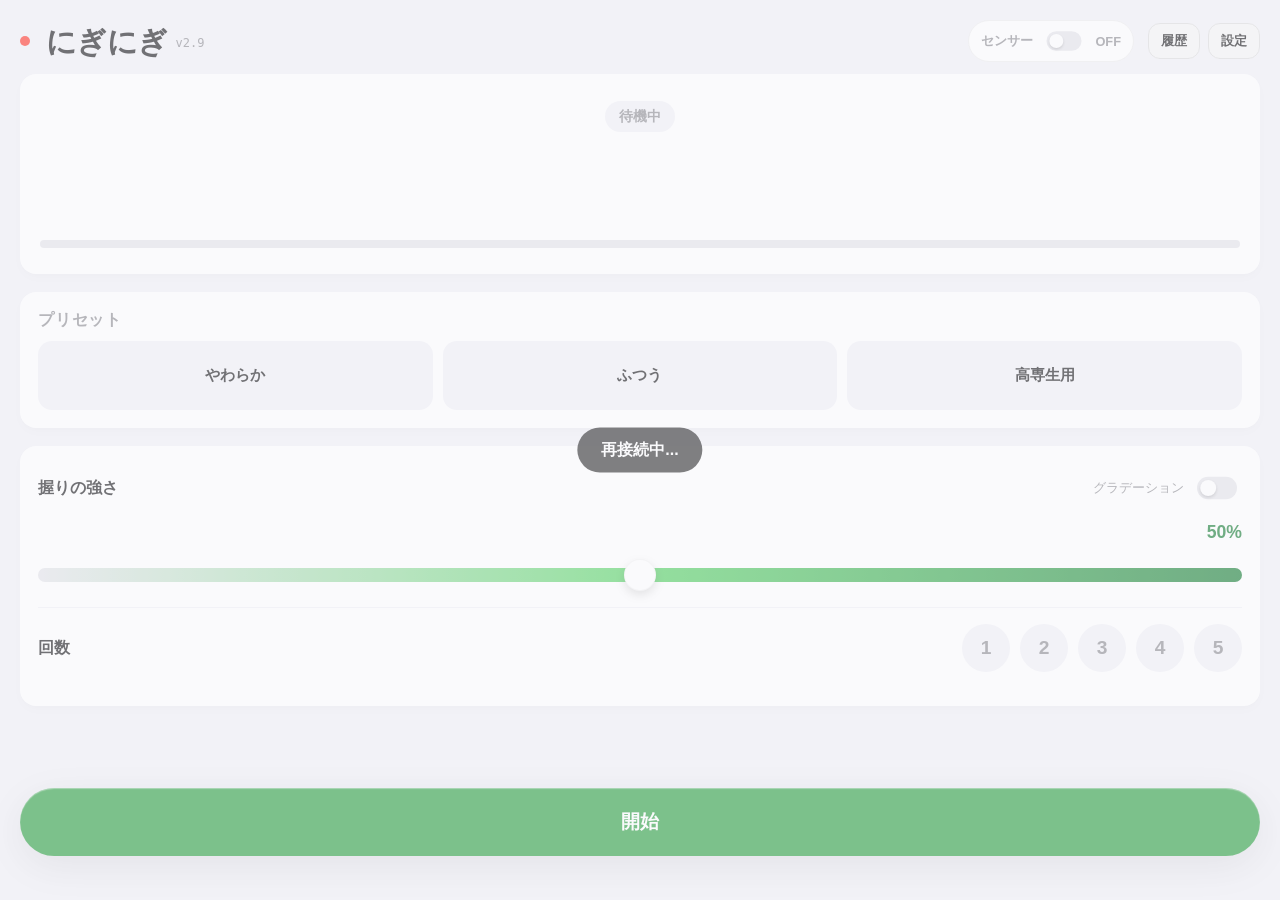
==== data/index.html @ 4aabc296 "\feat: refactor communication to WebSocket (bidirectional JSON, real-time status updates)\" ====
<!DOCTYPE html>
<html lang="ja">

<head>
  <meta charset="UTF-8">
  <meta name="viewport" content="width=device-width, initial-scale=1.0, user-scalable=no, viewport-fit=cover">
  <title>Onigiri Journal</title>
  <title>Onigiri Journal</title>

  <style>
    :root {
      --bg: #f2f2f7;
      --card-bg: #ffffff;
      --text-main: #1c1c1e;
      --text-sub: #8e8e93;
      --accent-purple: #1a7f37;
      --accent-blue: #2ea043;
      --danger: #ff3b30;
      --yt-red: #ff0000;
      --success: #2ea043;

      --shadow: 0 4px 12px rgba(0, 0, 0, 0.03);
      --radius: 16px;
    }

    * {
      -webkit-tap-highlight-color: transparent;
      user-select: none;
      -webkit-touch-callout: none;
      box-sizing: border-box;
    }

    body {
      background: var(--bg);
      color: var(--text-main);
      font-family: sans-serif;
      margin: 0;
      padding: 0;
      min-height: 100vh;
      width: 100%;
      /* 100vw causes horizontal scroll with scrollbar */
      overflow-y: scroll;
      /* Force scrollbar */
    }

    /* Connection Lost State */
    body.offline {
      opacity: 0.6;
      pointer-events: none;
    }

    body.offline::after {
      content: "再接続中...";
      position: fixed;
      top: 50%;
      left: 50%;
      transform: translate(-50%, -50%);
      background: rgba(0, 0, 0, 0.8);
      color: white;
      padding: 12px 24px;
      border-radius: 30px;
      font-weight: bold;
      pointer-events: none;
      z-index: 2000;
    }

    /* Header */
    .header {
      margin-bottom: 12px;
      padding-top: 0;
      display: flex;
      align-items: center;
      /* 縦位置揃え */
      gap: 10px;
      flex-wrap: wrap;
    }

    .header h1 {
      font-size: clamp(1.5rem, 5vw, 1.9rem);
      /* Responsive Font Size */
      font-weight: 800;
      margin: 0;
      letter-spacing: -0.02em;
    }

    .header-actions {
      display: flex;
      gap: 8px;
    }

    .btn-icon {
      background: none;
      border: none;
      padding: 8px;
      color: var(--text-main);
      cursor: pointer;
      border-radius: 50%;
      display: flex;
      align-items: center;
      justify-content: center;
    }

    .btn-icon:active {
      background: rgba(0, 0, 0, 0.05);
    }

    /* Status Dot */
    .conn-dot {
      width: 10px;
      height: 10px;
      background: var(--success);
      border-radius: 50%;
      margin-right: 8px;
      transition: background 0.3s;
    }

    .offline .conn-dot {
      background: var(--danger);
    }

    /* Main View Container */
    #view-main,
    #view-settings,
    #view-history {
      display: flex;
      flex-direction: column;
      min-height: 100vh;
      width: 100%;
      /* Ensure it fits in body */
      padding-top: max(20px, env(safe-area-inset-top));
      padding-bottom: max(20px, env(safe-area-inset-bottom));
      padding-left: max(20px, env(safe-area-inset-left));
      padding-right: max(20px, env(safe-area-inset-right));
      box-sizing: border-box;
    }

    /* Cards */
    .card {
      background: var(--card-bg);
      border-radius: var(--radius);
      padding: clamp(12px, 2vh, 20px);
      margin-bottom: 2vh;
      box-shadow: var(--shadow);
      box-shadow: var(--shadow);
      overflow: hidden;
      flex-shrink: 0;
      /* Prevent shrinking */
    }

    /* Monitor Card */
    .card-monitor {
      display: flex;
      flex-direction: column;
      justify-content: center;
      /* 垂直方向の中央揃えを追加 */
      align-items: center;
      /* 水平方向の中央揃えを追加 */
      min-height: 200px;
      /* 必要なら最低限の高さを指定 */
      position: relative;
      padding: 20px 0;
      /* 上下均等なパディングにする */
    }

    .monitor-row {
      display: flex;
      flex-direction: column;
      align-items: center;
      justify-content: center;
      gap: 4px;
      margin-bottom: 8px;
      /* Reduced gap/margin */
    }

    .status-badge {
      background: #f2f2f7;
      color: var(--text-sub);
      padding: 6px 14px;
      border-radius: 24px;
      font-size: 0.9rem;
      font-weight: 700;
      transition: 0.3s;
    }

    .running .status-badge {
      background: #fee2e2;
      color: var(--yt-red);
    }

    /* Time Display */
    .time-big {
      font-size: clamp(3.75rem, 19.5vw, 6.0rem);
      /* 1.5x larger */
      font-weight: 800;
      font-variant-numeric: tabular-nums;
      letter-spacing: -2px;
      line-height: 1;
      opacity: 0;
      transition: opacity 0.3s;
    }

    body.ready .time-big {
      opacity: 1;
    }

    /* Progress Bar */
    .yt-progress-container {
      width: calc(100% - 40px);
      /* Add margins */
      margin: 0 auto;
      /* Center alignment */
      height: 8px;
      background: #e5e5ea;
      position: relative;
      border-radius: 4px;
      overflow: hidden;
      /* opacity: 0; removed for always visible */
    }

    /* .running .yt-progress-container { opacity: 1; } removed */

    .yt-progress-fill {
      position: absolute;
      left: 0;
      top: 0;
      height: 100%;
      background: var(--yt-red);
      border-radius: 4px;
      width: 0%;
    }

    /* Preset Buttons */
    .card-preset h3 {
      margin: 0 0 10px 0;
      font-size: 1rem;
      color: var(--text-sub);
      text-transform: uppercase;
      letter-spacing: 0.05em;
    }

    .preset-grid {
      display: grid;
      grid-template-columns: 1fr 1fr 1fr;
      gap: 10px;
    }

    .preset-btn {
      background: var(--bg);
      border: 2px solid transparent;
      padding: 22px 4px;
      border-radius: 14px;
      /* padding increased */
      font-size: 0.95rem;
      font-weight: 700;
      color: var(--text-main);
      text-align: center;
      cursor: pointer;
      transition: 0.2s;
      white-space: nowrap;
      /* 折り返し防止 */
    }

    .preset-btn:active {
      transform: scale(0.98);
    }

    .preset-btn.active {
      background: #fff;
      border-color: var(--accent-blue);
      color: var(--accent-blue);
      box-shadow: 0 4px 10px rgba(0, 122, 255, 0.15);
    }

    /* Settings List */
    .card-settings {
      padding: 18px;
    }

    .setting-item {
      padding: 10px 0;
      display: flex;
      flex-direction: column;
      border-bottom: 1px solid #f2f2f7;
    }

    .setting-item:last-child {
      border-bottom: none;
    }

    .s-header {
      display: flex;
      justify-content: space-between;
      align-items: center;
      margin-bottom: 10px;
    }

    .s-label {
      font-size: 1rem;
      font-weight: 700;
      color: var(--text-main);
    }

    .s-val {
      font-size: 1.1rem;
      font-weight: 700;
      color: var(--accent-purple);
      font-variant-numeric: tabular-nums;
    }

    /* Sliders */
    input[type=range] {
      -webkit-appearance: none;
      width: 100%;
      height: 44px;
      background: transparent;
      cursor: pointer;
      margin: 0;
    }

    input[type=range]:focus {
      outline: none;
    }

    input[type=range]::-webkit-slider-runnable-track {
      width: 100%;
      height: 14px;
      background: #e5e5ea;
      border-radius: 7px;
    }

    #inp-str::-webkit-slider-runnable-track {
      background: linear-gradient(90deg, #e5e5ea 0%, #56d364 50%, #1a7f37 100%);
    }

    input[type=range]::-webkit-slider-thumb {
      -webkit-appearance: none;
      height: 32px;
      width: 32px;
      border-radius: 50%;
      background: #ffffff;
      border: 0.5px solid rgba(0, 0, 0, 0.04);
      box-shadow: 0 4px 10px rgba(0, 0, 0, 0.15);
      margin-top: -9px;
      transition: transform 0.1s;
    }

    input[type=range]:active::-webkit-slider-thumb {
      transform: scale(1.1);
      background: #f2f2f7;
    }

    /* Count Buttons */
    .chk-group {
      display: flex;
      gap: 10px;
      justify-content: flex-end;
    }

    .chk-btn {
      width: 48px;
      height: 48px;
      border-radius: 50%;
      background: #f2f2f7;
      color: var(--text-sub);
      display: flex;
      align-items: center;
      justify-content: center;
      font-size: 1.2rem;
      font-weight: 700;
      cursor: pointer;
      transition: 0.2s;
    }

    .chk-btn.active {
      background: var(--accent-blue);
      color: white;
      box-shadow: 0 4px 10px rgba(0, 0, 0, 0.2);
      transform: scale(1.05);
    }

    /* History List */
    .history-row {
      display: flex;
      justify-content: space-between;
      align-items: center;
      padding: 12px 0;
      border-bottom: 1px solid #f2f2f7;
    }

    .history-row:last-child {
      border-bottom: none;
    }

    .h-info {
      display: flex;
      flex-direction: column;
      gap: 2px;
    }

    .h-preset {
      font-weight: 700;
      font-size: 1rem;
      color: var(--text-main);
    }

    .h-detail {
      font-size: 0.85rem;
      color: var(--text-sub);
    }

    .h-time {
      font-family: monospace;
      font-size: 0.9rem;
      color: var(--accent-purple);
      font-weight: 600;
    }

    /* Bottom Bar */
    .bottom-bar {
      margin-top: auto;
      /* Push to bottom */
      margin-bottom: 24px;
      /* Increased bottom spacing */
      display: flex;
      gap: 12px;
      filter: drop-shadow(0 10px 20px rgba(0, 0, 0, 0.1));
      flex-shrink: 0;
      /* Keep size */
    }

    .action-btn {
      flex: 1;
      height: 68px;
      border-radius: 34px;
      border: none;
      font-size: 1.2rem;
      font-weight: 800;
      display: flex;
      align-items: center;
      justify-content: center;
      gap: 8px;
      cursor: pointer;
      box-shadow: inset 0 1px 1px rgba(255, 255, 255, 0.4);
      transition: transform 0.1s;
    }

    .action-btn:active {
      transform: scale(0.98);
    }

    .btn-start {
      background: var(--accent-blue);
      color: white;
    }

    .btn-stop {
      background: var(--danger);
      color: white;
      display: none;
    }

    .running .btn-start {
      display: none;
    }

    .running .btn-stop {
      display: flex;
    }

    /* Toggle Switch */
    .switch {
      position: relative;
      display: inline-block;
      width: 50px;
      height: 28px;
    }

    .switch input {
      opacity: 0;
      width: 0;
      height: 0;
    }

    .slider {
      position: absolute;
      cursor: pointer;
      top: 0;
      left: 0;
      right: 0;
      bottom: 0;
      background-color: #e5e5ea;
      transition: .4s;
      border-radius: 28px;
    }

    .slider:before {
      position: absolute;
      content: "";
      height: 20px;
      width: 20px;
      left: 4px;
      bottom: 4px;
      background-color: white;
      transition: .4s;
      border-radius: 50%;
      box-shadow: 0 2px 4px rgba(0, 0, 0, 0.2);
    }

    input:checked+.slider {
      background-color: var(--accent-blue);
    }

    input:checked+.slider:before {
      transform: translateX(22px);
    }

    /* Completion Modal */
    .completion-modal {
      position: fixed;
      top: 0;
      left: 0;
      right: 0;
      bottom: 0;
      background: rgba(0, 0, 0, 0.7);
      /* 少し薄暗く */
      backdrop-filter: blur(4px);
      /* 背景ぼかしでリッチに */
      -webkit-backdrop-filter: blur(4px);
      display: none;
      align-items: center;
      justify-content: center;
      z-index: 1000;
      animation: fadeIn 0.3s;
    }

    .completion-modal.show {
      display: flex;
    }

    .completion-content {
      background: var(--card-bg);
      border-radius: 28px;
      padding: 32px 28px;
      /* パディング調整 */
      text-align: center;
      max-width: 85%;
      width: min(340px, 90vw);
      /* Prevent overflow */
      box-shadow: 0 20px 40px rgba(0, 0, 0, 0.2);
      animation: scaleIn 0.3s cubic-bezier(0.34, 1.56, 0.64, 1);
    }

    .completion-title {
      font-size: 1.6rem;
      /* 少し控えめに */
      font-weight: 800;
      color: var(--text-main);
      margin-bottom: 24px;
      /* 間隔を広げる */
    }

    .completion-details {
      text-align: left;
      background: var(--bg);
      padding: 16px 20px;
      border-radius: 16px;
      margin-bottom: 24px;
    }

    .detail-row {
      display: flex;
      justify-content: space-between;
      align-items: center;
      padding: 10px 0;
      border-bottom: 1px solid rgba(0, 0, 0, 0.05);
    }

    .detail-row:last-child {
      border-bottom: none;
    }

    .detail-label {
      font-size: 0.9rem;
      color: var(--text-sub);
      font-weight: 600;
    }

    .detail-value {
      font-size: 1.0rem;
      color: var(--text-main);
      font-weight: 700;
    }

    .completion-btn {
      background: var(--text-main);
      /* 黒ボタンで引き締める */
      color: white;
      border: none;
      padding: 16px 32px;
      border-radius: 30px;
      font-size: 1.0rem;
      font-weight: 700;
      cursor: pointer;
      transition: transform 0.2s;
      width: 100%;
    }

    .completion-btn:active {
      transform: scale(0.96);
      opacity: 0.9;
    }

    @keyframes fadeIn {
      from {
        opacity: 0;
      }

      to {
        opacity: 1;
      }
    }

    @keyframes scaleIn {
      from {
        transform: scale(0.9);
        opacity: 0;
      }

      to {
        transform: scale(1);
        opacity: 1;
      }
    }

    /* Custom Modal & Toast */
    .modal-overlay {
      position: fixed;
      top: 0;
      left: 0;
      right: 0;
      bottom: 0;
      background: rgba(0, 0, 0, 0.6);
      backdrop-filter: blur(2px);
      display: flex;
      align-items: center;
      justify-content: center;
      z-index: 3000;
      opacity: 0;
      pointer-events: none;
      transition: 0.2s;
    }

    .modal-overlay.active {
      opacity: 1;
      pointer-events: auto;
    }

    .modal-box {
      background: var(--card-bg);
      width: 85%;
      max-width: 320px;
      border-radius: 20px;
      padding: 24px;
      text-align: center;
      box-shadow: 0 10px 30px rgba(0, 0, 0, 0.2);
      transform: scale(0.95);
      transition: 0.2s;
    }

    .modal-overlay.active .modal-box {
      transform: scale(1);
    }

    .modal-title {
      font-weight: 800;
      font-size: 1.1rem;
      margin-bottom: 12px;
    }

    .modal-input {
      width: 100%;
      padding: 12px;
      border: 1px solid #ddd;
      border-radius: 12px;
      font-size: 1rem;
      margin-bottom: 20px;
      box-sizing: border-box;
    }

    .modal-actions {
      display: flex;
      gap: 10px;
      justify-content: center;
    }

    .modal-btn {
      flex: 1;
      padding: 12px;
      border-radius: 12px;
      border: none;
      font-weight: 700;
      cursor: pointer;
      font-size: 0.95rem;
    }

    .btn-cancel {
      background: #f2f2f7;
      color: var(--text-main);
    }

    .btn-ok {
      background: var(--accent-blue);
      color: white;
    }

    .btn-danger {
      background: var(--danger);
      color: white;
    }

    .toast {
      position: fixed;
      bottom: 100px;
      left: 50%;
      transform: translateX(-50%) translateY(20px);
      background: rgba(0, 0, 0, 0.85);
      color: white;
      padding: 10px 20px;
      border-radius: 30px;
      font-weight: 600;
      font-size: 0.9rem;
      opacity: 0;
      transition: 0.3s;
      pointer-events: none;
      z-index: 4000;
      white-space: nowrap;
      box-shadow: 0 4px 10px rgba(0, 0, 0, 0.2);
    }

    .toast.show {
      opacity: 1;
      transform: translateX(-50%) translateY(0);
    }

    @keyframes fadeIn {
      to {
        opacity: 1;
      }
    }

    @keyframes scaleIn {
      from {
        transform: scale(0.9);
        opacity: 1;
      }

      to {
        transform: scale(1);
        opacity: 1;
      }
    }

    /* Responsive */
    @media (max-height: 750px) {

      /* body padding is handled by main styles now */
      .header {
        margin-bottom: 10px;
      }

      /* h1 font size handled by clamp */
      .card {
        margin-bottom: 10px;
      }

      /* padding handled by clamp */
      .time-big {
        font-size: 5.25rem;
      }

      .status-badge {
        font-size: 0.8rem;
        padding: 4px 10px;
      }

      .action-btn {
        height: 56px;
        font-size: 1.1rem;
      }
    }

    /* グラデーションモード時のUI変化用 */
    .grad-mode .single-slider {
      display: none;
    }

    .grad-mode .grad-slider {
      display: flex;
    }

    .grad-slider {
      display: none;
      gap: 10px;
      align-items: center;
    }
  </style>
</head>

<body>

  <!-- VIEW: MAIN -->
  <div id="view-main">
    <div class="header">
      <div style="display:flex; align-items:center; gap:8px;">
        <div class="conn-dot" id="conn-dot"></div>
        <h1 style="line-height:1; margin:0;">にぎにぎ</h1>
        <span style="font-size:0.75rem; color:var(--text-sub); font-family:monospace; padding-top:4px;">v2.9</span>
      </div>

      <!-- Sensor Control -->
      <div
        style="display:flex; align-items:center; gap:6px; margin-left:auto; margin-right:4px; background:#fff; padding:6px 12px; border-radius:30px; border:1px solid #eee;">
        <span style="font-size:0.8rem; font-weight:bold; color:var(--text-sub);">センサー</span>
        <label class="switch" style="transform:scale(0.7); margin:0;">
          <input type="checkbox" id="chk-sensor" onchange="toggleSensor(this)">
          <span class="slider round"></span>
        </label>
        <span id="sensor-lbl"
          style="font-size:0.8rem; font-weight:700; color:var(--text-sub); min-width:24px;">OFF</span>
      </div>

      <div class="header-actions">
        <!-- History Icon -->
        <button class="btn-icon" onclick="showHistory()"
          style="font-weight:700; padding:8px 12px; border:1px solid #ddd; border-radius:12px; background:#f5f5f5; height:36px; display:flex; align-items:center;">
          履歴
        </button>
        <!-- Settings Icon -->
        <button class="btn-icon" onclick="showSettings()"
          style="font-weight:700; padding:8px 12px; border:1px solid #ddd; border-radius:12px; background:#f5f5f5; height:36px; display:flex; align-items:center;">
          設定
        </button>
      </div>
    </div>

    <!-- 1. Monitor -->
    <div class="card card-monitor">
      <div class="monitor-row">
        <div class="status-badge" id="status-badge">待機中</div>
        <div class="time-big" id="time-display">--:--</div>
      </div>
      <div class="yt-progress-container">
        <div class="yt-progress-fill" id="yt-fill"></div>
      </div>
    </div>

    <!-- 2. Preset -->
    <div class="card card-preset">
      <h3>プリセット</h3>
      <div class="preset-grid" style="grid-template-columns: 1fr 1fr 1fr;">
        <div class="preset-btn" onclick="setPreset('soft',this)" data-name="やわらか">やわらか</div>
        <div class="preset-btn" onclick="setPreset('normal',this)" data-name="ふつう">ふつう</div>
        <div class="preset-btn" onclick="setPreset('kosen',this)" data-name="高専生用">高専生用</div>
      </div>
    </div>

    <!-- 3. Settings (Basic) -->
    <div class="card card-settings">
      <div class="setting-item" style="padding-bottom: 0; border-bottom: none;">
        <div class="s-header">
          <span class="s-label">握りの強さ</span>
          <div style="display:flex; align-items:center; gap:8px;">
            <span style="font-size:0.8rem; color:var(--text-sub);">グラデーション</span>
            <label class="switch" style="transform:scale(0.8);">
              <input type="checkbox" id="chk-grad" onchange="toggleGradation(this)">
              <span class="slider round"></span>
            </label>
          </div>
        </div>
      </div>

      <div class="setting-item single-slider" id="ui-normal-str">
        <div class="s-header" style="margin-top:0;">
          <span class="s-val" id="str-disp" style="margin-left:auto;">50%</span>
        </div>
        <input type="range" id="inp-str" min="0" max="100" value="50"
          oninput="clearPresetUI(); updVal('str-disp', this.value, '%')" onchange="saveStr(this.value)">
      </div>

      <div class="setting-item grad-slider" id="ui-grad-str" style="display:none; flex-direction:column;">
        <div style="width:100%; margin-bottom:10px;">
          <div class="s-header" style="margin:0 0 4px 0;">
            <span style="font-size:0.85rem; color:var(--text-sub);">開始</span>
            <span class="s-val" id="grad-start-disp">30%</span>
          </div>
          <input type="range" id="inp-grad-start" min="0" max="100" value="30"
            oninput="document.getElementById('grad-start-disp').innerText = this.value + '%'">
        </div>
        <div style="width:100%;">
          <div class="s-header" style="margin:0 0 4px 0;">
            <span style="font-size:0.85rem; color:var(--text-sub);">終了</span>
            <span class="s-val" id="grad-end-disp">100%</span>
          </div>
          <input type="range" id="inp-grad-end" min="0" max="100" value="100"
            oninput="document.getElementById('grad-end-disp').innerText = this.value + '%'">
        </div>
      </div>

      <div class="setting-item"
        style="flex-direction:row; align-items:center; justify-content:space-between; padding:16px 0;">
        <span class="s-label">回数</span>
        <div class="chk-group">
          <div class="chk-btn" onclick="setCount(1,this)">1</div>
          <div class="chk-btn" onclick="setCount(2,this)">2</div>
          <div class="chk-btn" onclick="setCount(3,this)">3</div>
          <div class="chk-btn" onclick="setCount(4,this)">4</div>
          <div class="chk-btn" onclick="setCount(5,this)">5</div>
        </div>
      </div>
    </div>

    <!-- Bottom Actions -->
    <div class="bottom-bar">
      <button class="action-btn btn-start" onclick="start()">
        開始
      </button>
      <button class="action-btn btn-stop" onclick="stop()">
        停止
      </button>
    </div>
  </div>

  <!-- VIEW: SETTINGS -->
  <div id="view-settings" style="display:none; padding-bottom:40px;">
    <div class="header" style="display:flex; align-items:center; gap:10px;">
      <button onclick="showMain()"
        style="background:none; border:none; color:var(--text-main); cursor:pointer; padding:0; font-size:2rem; font-weight:bold;">
        ←
      </button>
      <h1>詳細設定</h1>
    </div>

    <div class="card card-settings">
      <div class="setting-item">
        <span class="s-label">システム情報</span>
        <div style="margin-top:8px; font-size:0.9rem; color:var(--text-sub);">
          <div>Version: <span style="font-family:monospace;">2.9</span></div>
          <div>Build: <span style="font-family:monospace;" id="build-disp">...</span></div>
          <div>IP: <span style="font-family:monospace;" id="ip-disp">...</span></div>
        </div>
      </div>

      <div class="setting-item" style="flex-direction:row; align-items:center; justify-content:space-between;">
        <span class="s-label">保持時間 (秒)</span>
        <input type="number" id="inp-hold" value="0.5" step="0.1"
          style="width:80px; padding:12px; border-radius:12px; border:1px solid #ddd; text-align:center; font-size:1.1rem; font-weight:700;"
          onchange="saveHold(this.value)">
      </div>

      <!-- 手動調整 -->
      <div class="setting-item">
        <div class="s-header">
          <span class="s-label">全サーボ同時調整 (90-270度)</span>
          <span class="s-val" id="all-servo-val">270°</span>
        </div>
        <input type="range" min="90" max="270" value="270" step="1" oninput="setAllServos(this.value)"
          style="width:100%;">
      </div>

      <div class="setting-item">
        <div class="s-header">
          <span class="s-label">サーボ1 (GPIO 18)</span>
          <span class="s-val" id="servo1-val">270°</span>
        </div>
        <input type="range" id="inp-servo-1" min="90" max="270" value="270" step="1" oninput="setServo(1, this.value)"
          style="width:100%;">
      </div>

      <div class="setting-item">
        <div class="s-header">
          <span class="s-label">サーボ2 (GPIO 26)</span>
          <span class="s-val" id="servo2-val">270°</span>
        </div>
        <input type="range" id="inp-servo-2" min="90" max="270" value="270" step="1" oninput="setServo(2, this.value)"
          style="width:100%;">
      </div>

      <div class="setting-item">
        <div class="s-header">
          <span class="s-label">サーボ3 (GPIO 27)</span>
          <span class="s-val" id="servo3-val">270°</span>
        </div>
        <input type="range" id="inp-servo-3" min="90" max="270" value="270" step="1" oninput="setServo(3, this.value)"
          style="width:100%;">
      </div>

      <div class="setting-item" style="flex-direction:row; align-items:center; justify-content:space-between;">
        <span class="s-label">到達時間 (秒)</span>
        <input type="number" id="inp-reach" value="0.5" step="0.1"
          style="width:80px; padding:12px; border-radius:12px; border:1px solid #ddd; text-align:center; font-size:1.1rem; font-weight:700;"
          onchange="saveReach(this.value)">
      </div>

    </div>

    <!-- LED Control -->
    <div class="setting-item">
      <div class="s-header">
        <span class="s-label">LED制御 (Pin 13)</span>
      </div>
      <div style="display:flex; justify-content:space-between; align-items:center; margin-bottom:10px;">
        <span style="font-size:0.9rem; color:var(--text-sub);">手動モード</span>
        <label class="switch" style="transform:scale(0.8);">
          <input type="checkbox" id="chk-led-manual" onchange="toggleLedMode(this)">
          <span class="slider round"></span>
        </label>
      </div>
      <div style="display:flex; gap:10px; align-items:center;">
        <input type="color" id="inp-led-color" value="#ff0000"
          style="height:40px; border:none; background:none; cursor:pointer;" onchange="setLedColorHex(this.value)">
        <div style="display:flex; gap:8px;">
          <button onclick="setLedColor(255,0,0)"
            style="background:#ffdddd; color:#ff0000; border:none; padding:8px 12px; border-radius:8px; font-weight:bold;">赤</button>
          <button onclick="setLedColor(0,255,0)"
            style="background:#ddffdd; color:#00aa00; border:none; padding:8px 12px; border-radius:8px; font-weight:bold;">緑</button>
          <button onclick="setLedColor(0,0,255)"
            style="background:#ddddff; color:#0000ff; border:none; padding:8px 12px; border-radius:8px; font-weight:bold;">青</button>
          <button onclick="setLedColor(0,0,0)"
            style="background:#eee; color:#333; border:none; padding:8px 12px; border-radius:8px; font-weight:bold;">OFF</button>
        </div>
      </div>
      <div style="margin-top:12px;">
        <div class="s-header">
          <span class="s-label">LED使用数</span>
          <span class="s-val" id="led-cnt-disp">35</span>
        </div>
        <input type="range" id="inp-led-cnt" min="1" max="35" value="35" step="1"
          oninput="document.getElementById('led-cnt-disp').innerText=this.value; fetch('/api/settings?led_cnt='+this.value)">
      </div>
    </div>

    <!-- 個別サーボ位置補正 -->
    <div class="setting-item">
      <div class="s-header">
        <span class="s-label">サーボ1 位置補正</span>
        <span class="s-val" id="servo1-offset-disp">0</span>
      </div>
      <input type="range" min="-90" max="90" value="0" step="1" id="inp-servo1-offset"
        oninput="updateServoOffset(1, this.value)" style="width:100%;">
    </div>

    <div class="setting-item">
      <div class="s-header">
        <span class="s-label">サーボ2 位置補正</span>
        <span class="s-val" id="servo2-offset-disp">0</span>
      </div>
      <input type="range" min="-90" max="90" value="0" step="1" id="inp-servo2-offset"
        oninput="updateServoOffset(2, this.value)" style="width:100%;">
    </div>

    <div class="setting-item">
      <div class="s-header">
        <span class="s-label">サーボ3 位置補正</span>
        <span class="s-val" id="servo3-offset-disp">0</span>
      </div>
      <input type="range" min="-90" max="90" value="0" step="1" id="inp-servo3-offset"
        oninput="updateServoOffset(3, this.value)" style="width:100%;">
    </div>

    <!-- 角度制限 -->
    <div class="setting-item">
      <div class="s-header">
        <span class="s-label">角度制限 (Min / Max)</span>
      </div>

      <div style="margin-top:10px;">
        <div style="font-size:0.9rem; margin-bottom:4px;">サーボ1</div>
        <div style="display:flex; gap:10px;">
          <input type="number" id="min-angle-1" min="0" max="270" step="1"
            style="width:100%; padding:8px; border-radius:8px; border:1px solid #ddd; text-align:center;"
            onchange="updateServoLimit(1)">
          <input type="number" id="max-angle-1" min="0" max="270" step="1"
            style="width:100%; padding:8px; border-radius:8px; border:1px solid #ddd; text-align:center;"
            onchange="updateServoLimit(1)">
        </div>
      </div>
      <div style="margin-top:10px;">
        <div style="font-size:0.9rem; margin-bottom:4px;">サーボ2</div>
        <div style="display:flex; gap:10px;">
          <input type="number" id="min-angle-2" min="0" max="270" step="1"
            style="width:100%; padding:8px; border-radius:8px; border:1px solid #ddd; text-align:center;"
            onchange="updateServoLimit(2)">
          <input type="number" id="max-angle-2" min="0" max="270" step="1"
            style="width:100%; padding:8px; border-radius:8px; border:1px solid #ddd; text-align:center;"
            onchange="updateServoLimit(2)">
        </div>
      </div>
      <div style="margin-top:10px;">
        <div style="font-size:0.9rem; margin-bottom:4px;">サーボ3</div>
        <div style="display:flex; gap:10px;">
          <input type="number" id="min-angle-3" min="0" max="270" step="1"
            style="width:100%; padding:8px; border-radius:8px; border:1px solid #ddd; text-align:center;"
            onchange="updateServoLimit(3)">
          <input type="number" id="max-angle-3" min="0" max="270" step="1"
            style="width:100%; padding:8px; border-radius:8px; border:1px solid #ddd; text-align:center;"
            onchange="updateServoLimit(3)">
        </div>
      </div>
    </div>

    <!-- センサー距離表示 -->
    <div class="setting-item">
      <span class="s-label">センサー距離</span>
      <div style="font-size:1.5rem; font-weight:700; color:var(--accent-purple); margin-top:8px;">
        <span id="distance-disp">--</span> cm
      </div>
    </div>

    <div class="setting-item">
      <div class="s-header">
        <span class="s-label">センサーしきい値 (cm)</span>
        <span class="s-val" id="sth-disp">10.0</span>
      </div>
      <input type="range" min="1" max="50" step="0.5" value="10" id="inp-sth" oninput="saveSth(this.value)"
        style="width:100%;">
    </div>
    <!-- マイプリセット -->
    <div class="setting-item" style="border-top: 4px solid #f2f2f7; margin-top:20px; padding-top:20px;">
      <div class="s-header">
        <span class="s-label">マイプリセット (保存/読込)</span>
        <button onclick="saveMyPreset()"
          style="padding:6px 12px; border-radius:16px; background:var(--accent-blue); color:white; border:none; font-weight:bold; font-size:0.85rem;">保存</button>
      </div>
      <div id="my-preset-list" style="display:flex; flex-direction:column; gap:10px;">
        <!-- JSで生成 -->
      </div>
    </div>
  </div>
  </div>

  <!-- VIEW: HISTORY -->
  <div id="view-history" style="display:none; padding-bottom:40px;">
    <div class="header" style="display:flex; align-items:center; gap:10px;">
      <button onclick="showMain()"
        style="background:none; border:none; color:var(--text-main); cursor:pointer; padding:0; font-size:2rem; font-weight:bold;">
        ←
      </button>
      <h1>履歴</h1>
    </div>
    <div id="history-list" class="card" style="padding:10px 20px;">
      <div style="text-align:center; padding:20px; color:#888;">読み込み中...</div>
    </div>
  </div>

  <!-- Completion Modal -->
  <div class="completion-modal" id="completion-modal">
    <div class="completion-content">
      <div class="completion-title">完成！</div>
      <div class="completion-details">
        <div class="detail-row">
          <span class="detail-label">プリセット</span>
          <span class="detail-value" id="detail-preset">-</span>
        </div>
        <div class="detail-row">
          <span class="detail-label">強さ</span>
          <span class="detail-value" id="detail-strength">-</span>
        </div>
        <div class="detail-row">
          <span class="detail-label">回数</span>
          <span class="detail-value" id="detail-count">-</span>
        </div>
      </div>
      <button class="completion-btn" onclick="closeCompletionModal()">OK</button>
    </div>
  </div>

  <!-- Custom Modals -->
  <div class="modal-overlay" id="prompt-modal">
    <div class="modal-box">
      <div class="modal-title" id="prompt-msg">入力</div>
      <input type="text" class="modal-input" id="prompt-input" autocomplete="off">
      <div class="modal-actions">
        <button class="modal-btn btn-cancel" onclick="closePrompt(null)">キャンセル</button>
        <button class="modal-btn btn-ok" onclick="closePrompt(true)">OK</button>
      </div>
    </div>
  </div>

  <div class="modal-overlay" id="confirm-modal">
    <div class="modal-box">
      <div class="modal-title" id="confirm-msg">確認</div>
      <div class="modal-actions">
        <button class="modal-btn btn-cancel" onclick="closeConfirm(false)">いいえ</button>
        <button class="modal-btn btn-ok" id="confirm-ok-btn" onclick="closeConfirm(true)">はい</button>
      </div>
    </div>
  </div>

  <div class="toast" id="toast">保存しました</div>

  <script>
    // --- Custom Modal Logic ---
    let promptResolve = null;
    function showPrompt(msg, defaultVal = "") {
      return new Promise(resolve => {
        document.getElementById('prompt-msg').innerText = msg;
        const inp = document.getElementById('prompt-input');
        inp.value = defaultVal;
        promptResolve = resolve;
        document.getElementById('prompt-modal').classList.add('active');
        setTimeout(() => inp.focus(), 100);
      });
    }
    function closePrompt(isOk) {
      document.getElementById('prompt-modal').classList.remove('active');
      const val = document.getElementById('prompt-input').value;
      if (promptResolve) promptResolve(isOk ? val : null);
      promptResolve = null;
    }

    let confirmResolve = null;
    function showConfirm(msg, isDanger = false) {
      return new Promise(resolve => {
        document.getElementById('confirm-msg').innerText = msg;
        const btn = document.getElementById('confirm-ok-btn');
        if (isDanger) { btn.className = "modal-btn btn-danger"; }
        else { btn.className = "modal-btn btn-ok"; }

        confirmResolve = resolve;
        document.getElementById('confirm-modal').classList.add('active');
      });
    }
    function closeConfirm(isOk) {
      document.getElementById('confirm-modal').classList.remove('active');
      if (confirmResolve) confirmResolve(isOk);
      confirmResolve = null;
    }

    function showToast(msg) {
      const el = document.getElementById('toast');
      el.innerText = msg;
      el.classList.add('show');
      setTimeout(() => el.classList.remove('show'), 2000);
    }

    let ws;
    let wsUrl = `ws://${window.location.hostname}:81/`;
    let reconnectTimer = null;

    function initWebSocket() {
      if (ws) ws.close();
      ws = new WebSocket(wsUrl);

      ws.onopen = () => {
        console.log("WS Connected");
        setOnline(true);
        if (reconnectTimer) clearTimeout(reconnectTimer);
      };

      ws.onclose = () => {
        console.log("WS Closed");
        setOnline(false);
        if (!reconnectTimer) {
          reconnectTimer = setTimeout(initWebSocket, 2000);
        }
      };

      ws.onerror = (e) => {
        console.error("WS Error", e);
        ws.close();
      };

      ws.onmessage = (e) => {
        const d = JSON.parse(e.data);
        if (d.type === "init") {
          handleInit(d);
        } else if (d.type === "status") {
          handleStatus(d);
        } else if (d.type === "history") {
          renderHistory(d.data);
        }
      };
    }

    function renderHistory(data) {
      const list = document.getElementById('history-list');
      list.innerHTML = "";
      if (!data || data.length === 0) {
        list.innerHTML = "<div style='padding:20px; text-align:center; color:#888;'>履歴はありません</div>";
        return;
      }
      data.reverse().forEach(item => {
        const row = document.createElement('div');
        row.className = 'history-row';
        row.innerHTML = `
              <div class="h-info">
                 <span class="h-preset">${item.preset}</span>
                 <div class="h-detail">強さ:${item.strength}% / ${item.count}回</div>
              </div>
              <div class="h-time">${item.time}</div>
            `;
        list.appendChild(row);
      });
    }

    function handleInit(d) {
      const setVal = (id, val) => { const el = document.getElementById(id); if (el) el.value = val; };
      const setChecked = (id, val) => { const el = document.getElementById(id); if (el) el.checked = (val == 1 || val === true); };
      const setText = (id, val) => { const el = document.getElementById(id); if (el) el.innerText = val; };

      if (d.hold) setVal('inp-hold', d.hold);
      if (d.reach) setVal('inp-reach', d.reach);
      if (d.sensor !== undefined) {
        setChecked('chk-sensor', d.sensor);
        updSensorLbl(d.sensor);
      }
      if (d.sth) {
        setVal('inp-sth', d.sth);
        setText('sth-disp', d.sth);
      }
      if (d.build) setText('build-disp', d.build);
      if (d.led_cnt !== undefined) {
        setVal('inp-led-cnt', d.led_cnt);
        setText('led-cnt-disp', d.led_cnt);
      }

      // Calibration data
      for (let i = 1; i <= 3; i++) {
        if (d[`off${i}`] !== undefined) {
          setVal(`inp-servo${i}-offset`, d[`off${i}`]);
          setText(`servo${i}-offset-disp`, d[`off${i}`]);
        }
        if (d[`min${i}`] !== undefined) setVal(`min-angle-${i}`, d[`min${i}`]);
        if (d[`max${i}`] !== undefined) setVal(`max-angle-${i}`, d[`max${i}`]);
      }

      setVal('inp-str', d.str);
      updVal('str-disp', d.str, '%');
      tgtCount = d.cnt;

      const isGrad = !!d.grad_en;
      document.getElementById('chk-grad').checked = isGrad;
      toggleGradation({ checked: isGrad });
      if (d.g_start) setVal('inp-grad-start', d.g_start);
      if (d.g_end) {
        setVal('inp-grad-end', d.g_end);
        setText('grad-end-disp', d.g_end + '%');
      }

      // Preset activation
      document.querySelectorAll('.preset-btn').forEach(b => b.classList.remove('active'));
      if (d.preset) {
        currentPresetName = d.preset;
        const btn = document.querySelector(`.preset-btn[data-name="${d.preset}"]`);
        if (btn) btn.classList.add('active');
      }

      // Count button activation
      document.querySelectorAll('.chk-btn').forEach(b => {
        if (parseInt(b.innerText.trim()) === d.cnt) b.classList.add('active');
        else b.classList.remove('active');
      });

      updTimeDisp();
      renderMyPresets();
      document.body.classList.add('ready');
    }

    function handleStatus(d) {
      if (d.state !== 'IDLE') {
        if (!isRunning) {
          isRunning = true;
          document.body.classList.add('running');
          hasSessionFinished = false;
        }

        // Progress & Time
        document.getElementById('yt-fill').style.width = d.prog + "%";
        document.getElementById('time-display').innerText = fmtTime(Math.ceil(d.rem));

        let txt = "動作中";
        if (d.state === 'PREPARE_SQUEEZE') txt = "準備中...";
        if (d.state === 'SQUEEZING') txt = "握り中";
        if (d.state === 'HOLDING') txt = "保持中";
        if (d.state === 'RELEASING') txt = "解放中";
        document.getElementById('status-badge').innerText = `${txt} (${d.cycle}/${d.total})`;

        // For completion modal
        runPreset = d.preset || currentPresetName;
        runStrength = d.str || document.getElementById('inp-str').value;
        runCount = d.total || tgtCount;
      } else {
        if (isRunning) {
          finishSession();
        }
      }
    }

    initWebSocket();



    function clearPresetUI() {
      document.querySelectorAll('.preset-btn').forEach(b => b.classList.remove('active'));
      currentPresetName = "Custom";
    }

    function saveHold(v) { sendSet({ hold: parseFloat(v) }); updTimeDisp(); }
    function saveReach(v) { sendSet({ reach: parseFloat(v) }); updTimeDisp(); }
    function toggleSensor(el) {
      updSensorLbl(el.checked);
      sendSet({ sensor: el.checked });
    }
    function saveSth(v) {
      const val = parseFloat(v);
      document.getElementById('sth-disp').innerText = val;
      sendSet({ sth: val });
    }
    function saveStr(v) { sendSet({ str: parseInt(v) }); }

    function sendSet(obj) {
      if (ws && ws.readyState === WebSocket.OPEN) {
        ws.send(JSON.stringify({ cmd: "set", ...obj }));
      }
    }

    function manualServo(pct) {
      document.getElementById('man-val').innerText = pct + "%";
      sendCmd("manual", { val: pct });
    }

    function toggleLedMode(el) {
      sendCmd("led_mode", { auto: !el.checked });
    }
    function setLedColorHex(hex) {
      sendCmd("led_color", { hex: hex });
      document.getElementById('chk-led-manual').checked = true;
    }
    function setLedColor(r, g, b) {
      sendCmd("led_color", { r, g, b });
      document.getElementById('chk-led-manual').checked = true;
      const hex = "#" + ((1 << 24) + (r << 16) + (g << 8) + b).toString(16).slice(1);
      document.getElementById('inp-led-color').value = hex;
    }

    function sendCmd(cmd, obj = {}) {
      if (ws && ws.readyState === WebSocket.OPEN) {
        ws.send(JSON.stringify({ cmd, ...obj }));
      }
    }

    function updVal(id, v, unit) {
      const el = document.getElementById(id);
      if (el) el.innerText = v + unit;
    }
    function fmtTime(s) {
      let min = Math.floor(s / 60);
      let sec = Math.floor(s % 60);
      return min + ":" + (sec < 10 ? "0" : "") + sec;
    }

    function updTimeDisp() {
      if (isRunning) return;
      const h = parseFloat(document.getElementById('inp-hold').value) || 0.5;
      const r = parseFloat(document.getElementById('inp-reach').value) || 0.5;
      // 理論値: PREPARE(0.3s) + Count * (Reach + Hold + RELEASE(0.5s))
      // Backend: 0.3 + (targetCount * (reach + hold + 0.5))
      const total = 0.3 + (tgtCount * (r + h + 0.5));
      document.getElementById('time-display').innerText = fmtTime(Math.ceil(total));
    }

    function setCount(n, el) {
      tgtCount = n;
      document.querySelectorAll('.chk-btn').forEach(b => b.classList.remove('active'));
      el.classList.add('active');
      clearPresetUI();
      sendSet({ cnt: n });
      if (!isRunning) updTimeDisp();
    }

    function setPreset(mode, el) {
      document.querySelectorAll('.preset-btn').forEach(b => b.classList.remove('active'));
      el.classList.add('active');
      currentPresetName = el.getAttribute('data-name');

      const s = document.getElementById('inp-str');
      const gEnd = document.getElementById('inp-grad-end');
      const gEndDisp = document.getElementById('grad-end-disp');
      let count = 3;

      if (mode === 'soft') { s.value = 80; if (gEnd) gEnd.value = 80; count = 2; }
      if (mode === 'normal') { s.value = 90; if (gEnd) gEnd.value = 90; count = 3; }
      if (mode === 'kosen') { s.value = 95; if (gEnd) gEnd.value = 100; count = 5; }

      updVal('str-disp', s.value, '%');
      if (gEnd && gEndDisp) gEndDisp.innerText = gEnd.value + '%';

      tgtCount = count;
      document.querySelectorAll('.chk-btn').forEach(b => {
        if (parseInt(b.innerText.trim()) === count) b.classList.add('active');
        else b.classList.remove('active');
      });

      sendSet({ str: parseInt(s.value), cnt: count });
      if (!isRunning) updTimeDisp();
    }

    function showSettings() {
      document.getElementById('view-main').style.display = 'none';
      document.getElementById('view-settings').style.display = 'block';
      document.getElementById('view-history').style.display = 'none';
    }
    function showHistory() {
      document.getElementById('view-main').style.display = 'none';
      document.getElementById('view-settings').style.display = 'none';
      document.getElementById('view-history').style.display = 'block';
      fetchHistory();
    }
    function showMain() {
      document.getElementById('view-settings').style.display = 'none';
      document.getElementById('view-history').style.display = 'none';
      document.getElementById('view-main').style.display = 'block';
    }

    function fetchHistory() {
      sendCmd("get_history");
    }

    // handleStatus will be updated to handle history response or a new handler

    // ▼追加: グラデーション切り替え
    function toggleGradation(el) {
      const isGrad = el.checked;
      const normalUI = document.getElementById('ui-normal-str');
      const gradUI = document.getElementById('ui-grad-str');

      if (isGrad) {
        normalUI.style.display = 'none';
        gradUI.style.display = 'flex';
      } else {
        normalUI.style.display = 'flex';
        gradUI.style.display = 'none';
      }
    }

    function start() {
      const s = parseInt(document.getElementById('inp-str').value);
      const cnt = tgtCount;
      const preset = currentPresetName;
      const isGrad = document.getElementById('chk-grad').checked;

      const msg = {
        cmd: "start",
        str: s,
        cnt: cnt,
        preset: preset,
        grad_en: isGrad
      };

      if (isGrad) {
        msg.g_start = parseInt(document.getElementById('inp-grad-start').value);
        msg.g_end = parseInt(document.getElementById('inp-grad-end').value);
        runStrength = `${msg.g_start}→${msg.g_end}`;
      } else {
        runStrength = s;
      }

      isManualStop = false;
      isRunning = true;
      document.body.classList.add('running');
      document.getElementById('status-badge').innerText = "準備中...";

      runPreset = currentPresetName;
      runCount = cnt;

      if (ws && ws.readyState === WebSocket.OPEN) {
        ws.send(JSON.stringify(msg));
      }
    }

    function stop() {
      isManualStop = true;
      if (ws && ws.readyState === WebSocket.OPEN) {
        ws.send(JSON.stringify({ cmd: "stop" }));
      }
    }

    function setOnline(isOnline) {
      if (isOnline) {
        document.body.classList.remove('offline');
      } else {
        document.body.classList.add('offline');
      }
    }


    function finishSession() {
      if (!isRunning) return; // 既に完了済みなら何もしない

      // Always clean up UI state
      isRunning = false;
      document.body.classList.remove('running');
      document.getElementById('status-badge').innerText = "待機中";
      document.getElementById('yt-fill').style.width = '0%';
      updTimeDisp();

      if (hasSessionFinished) return; // Prevent double modal
      hasSessionFinished = true;

      if (!isManualStop) {
        showCompletionModal();
      }
      isManualStop = false;
    }

    function showCompletionModal() {
      const modal = document.getElementById('completion-modal');
      document.getElementById('detail-preset').innerText = runPreset;
      document.getElementById('detail-strength').innerText = runStrength + '%';
      document.getElementById('detail-count').innerText = runCount + '回';
      modal.classList.add('show');
    }

    function closeCompletionModal() {
      document.getElementById('completion-modal').classList.remove('show');
    }

    function setAllServos(angle) {
      document.getElementById('all-servo-val').innerText = angle + '°';
      for (let i = 1; i <= 3; i++) {
        document.getElementById('servo' + i + '-val').innerText = angle + '°';
        const el = document.getElementById('inp-servo-' + i);
        if (el) el.value = angle;
      }
      fetch(`/api/servo_all?angle=${angle}`);
    }

    function setServo(servoNum, angle) {
      document.getElementById(`servo${servoNum}-val`).innerText = angle + '°';
      fetch(`/api/servo_individual?servo=${servoNum}&angle=${angle}`);
    }

    // 個別サーボ位置補正
    function updateServoOffset(servoNum, value) {
      document.getElementById(`servo${servoNum}-offset-disp`).innerText = value;
      sendCmd("set_offset", { num: servoNum, val: parseInt(value) });
    }

    function fetchServoOffsets() {
      // init message already contains everything? 
      // No, it didn't. I should update sendInit on backend.
    }

    // --- My Presets (LocalStorage) ---
    function saveMyPreset() {
      const defaultName = "設定 " + (new Date().toLocaleString());
      showPrompt("設定名を入力してください", defaultName).then(name => {
        if (!name) return; // Cancelled

        const preset = {
          name: name,
          hold: document.getElementById('inp-hold').value,
          reach: document.getElementById('inp-reach').value,
          str: document.getElementById('inp-str').value,
          count: tgtCount,
          sth: document.getElementById('inp-sth').value
        };

        const list = JSON.parse(localStorage.getItem('onigiri_presets') || "[]");
        list.push(preset);
        localStorage.setItem('onigiri_presets', JSON.stringify(list));
        renderMyPresets();
        showToast("保存しました");
      });
    }

    function loadMyPreset(idx) {
      const list = JSON.parse(localStorage.getItem('onigiri_presets') || "[]");
      const p = list[idx];
      if (!p) return;

      showConfirm(`「${p.name}」を読み込みますか？`).then(ok => {
        if (!ok) return;

        document.getElementById('inp-hold').value = p.hold;
        document.getElementById('inp-reach').value = p.reach;
        document.getElementById('inp-str').value = p.str;
        document.getElementById('inp-sth').value = p.sth || 10;

        // Apply changes
        saveHold(p.hold);
        saveReach(p.reach);
        saveSth(p.sth || 10);
        // Sync Strength & Count
        fetch(`/api/settings?str=${p.str}&cnt=${p.count}`).catch(() => { });

        // UI update
        updVal('str-disp', p.str, '%');
        document.getElementById('sth-disp').innerText = p.sth || 10;

        // Set Count
        tgtCount = p.count;
        document.querySelectorAll('.chk-btn').forEach(b => {
          if (parseInt(b.innerText) == p.count) b.classList.add('active');
          else b.classList.remove('active');
        });

        updTimeDisp();
        showToast("読み込みました");
      });
    }

    function deleteMyPreset(idx) {
      showConfirm("本当に削除しますか？", true).then(ok => {
        if (!ok) return;
        const list = JSON.parse(localStorage.getItem('onigiri_presets') || "[]");
        list.splice(idx, 1);
        localStorage.setItem('onigiri_presets', JSON.stringify(list));
        renderMyPresets();
        showToast("削除しました");
      });
    }

    function renderMyPresets() {
      const list = JSON.parse(localStorage.getItem('onigiri_presets') || "[]");
      const container = document.getElementById('my-preset-list');
      container.innerHTML = "";

      if (list.length === 0) {
        container.innerHTML = "<div style='color:#ccc; font-size:0.85rem; text-align:center;'>保存された設定はありません</div>";
        return;
      }

      list.forEach((p, i) => {
        const row = document.createElement('div');
        row.style = "display:flex; justify-content:space-between; align-items:center; background:#fff; padding:10px; border-radius:12px; border:1px solid #eee;";
        row.innerHTML = `
      <div style="font-weight:bold; font-size:0.95rem;">${p.name}</div>
      <div style="display:flex; gap:8px;">
        <button onclick="loadMyPreset(${i})" style="background:#56d364; color:white; border:none; padding:6px 12px; border-radius:14px; font-weight:bold; font-size:0.8rem;">適用</button>
        <button onclick="deleteMyPreset(${i})" style="background:#ff3b30; color:white; border:none; padding:6px 12px; border-radius:14px; font-weight:bold; font-size:0.8rem;">削除</button>
      </div>
    `;
        container.appendChild(row);
      });
    }

    // センサー距離更新（1秒ごと）
    setInterval(() => {
      fetch('/api/distance')
        .then(r => r.json())
        .then(data => {
          document.getElementById('distance-disp').innerText = data.distance.toFixed(1);
        })
        .catch(e => console.error('Distance fetch error:', e));
    }, 1000);

    // 起動時に個別オフセット読み込み
    fetchServoOffsets();
    fetchServoLimits();

    // 角度制限更新
    function updateServoLimit(servoNum) {
      const minVal = parseInt(document.getElementById(`min-angle-${servoNum}`).value);
      const maxVal = parseInt(document.getElementById(`max-angle-${servoNum}`).value);
      if (minVal > maxVal) return;
      sendCmd("set_limit", { num: servoNum, min: minVal, max: maxVal });
    }

    function fetchServoLimits() { }


  </script>
</body>

</html>
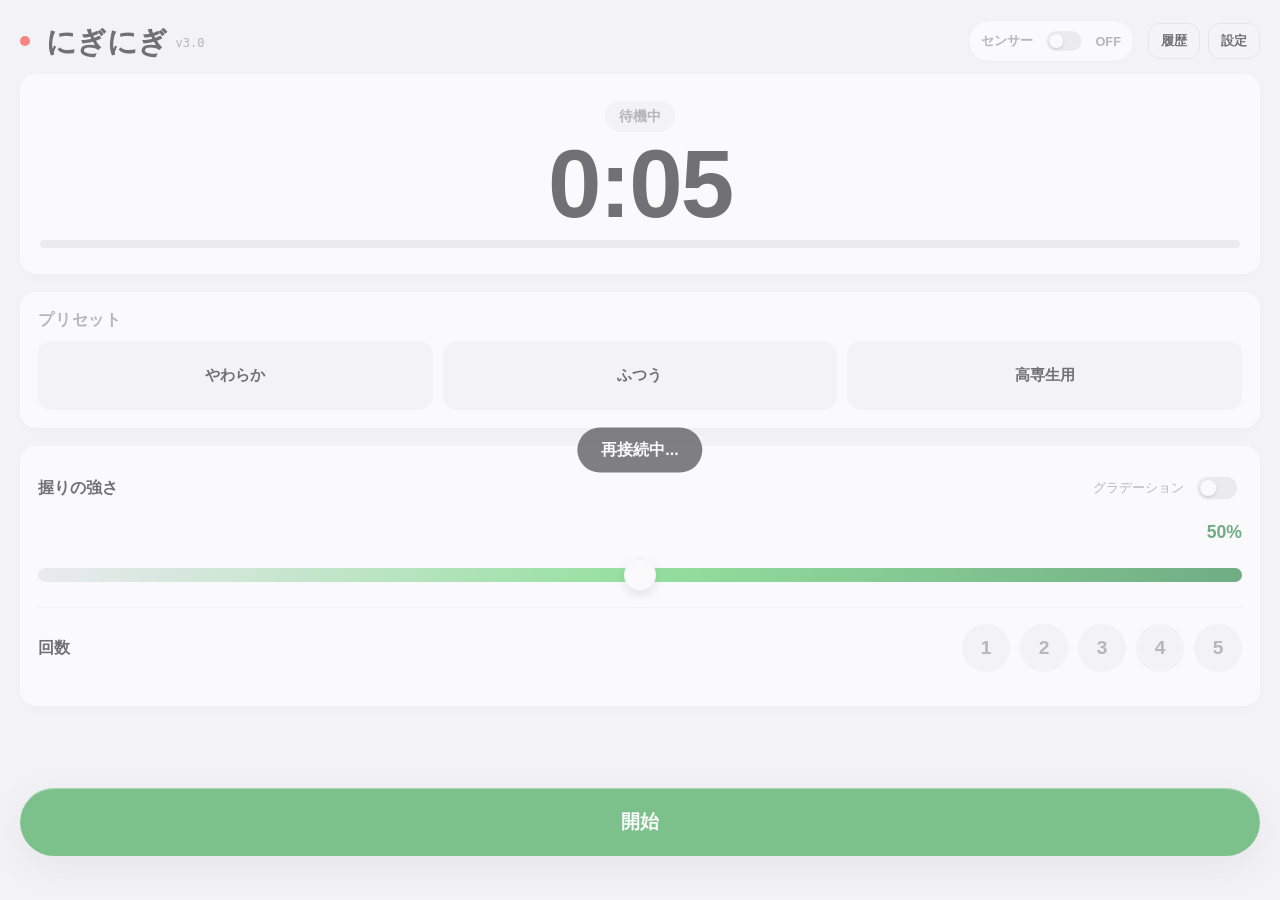
==== commit 3c5b2160: "feat: sync sensor trigger with UI settings and implement immediate parameter synchronization" ====
--- a/data/index.html
+++ b/data/index.html
@@ -814,7 +814,7 @@
       <div style="display:flex; align-items:center; gap:8px;">
         <div class="conn-dot" id="conn-dot"></div>
         <h1 style="line-height:1; margin:0;">にぎにぎ</h1>
-        <span style="font-size:0.75rem; color:var(--text-sub); font-family:monospace; padding-top:4px;">v2.9</span>
+        <span style="font-size:0.75rem; color:var(--text-sub); font-family:monospace; padding-top:4px;">v3.0</span>
       </div>
 
       <!-- Sensor Control -->
@@ -894,7 +894,8 @@
             <span class="s-val" id="grad-start-disp">30%</span>
           </div>
           <input type="range" id="inp-grad-start" min="0" max="100" value="30"
-            oninput="document.getElementById('grad-start-disp').innerText = this.value + '%'">
+            oninput="document.getElementById('grad-start-disp').innerText = this.value + '%'"
+            onchange="saveGradStart(this.value)">
         </div>
         <div style="width:100%;">
           <div class="s-header" style="margin:0 0 4px 0;">
@@ -902,7 +903,8 @@
             <span class="s-val" id="grad-end-disp">100%</span>
           </div>
           <input type="range" id="inp-grad-end" min="0" max="100" value="100"
-            oninput="document.getElementById('grad-end-disp').innerText = this.value + '%'">
+            oninput="document.getElementById('grad-end-disp').innerText = this.value + '%'"
+            onchange="saveGradEnd(this.value)">
         </div>
       </div>
 
@@ -944,7 +946,7 @@
       <div class="setting-item">
         <span class="s-label">システム情報</span>
         <div style="margin-top:8px; font-size:0.9rem; color:var(--text-sub);">
-          <div>Version: <span style="font-family:monospace;">2.9</span></div>
+          <div>Version: <span style="font-family:monospace;">3.0</span></div>
           <div>Build: <span style="font-family:monospace;" id="build-disp">...</span></div>
           <div>IP: <span style="font-family:monospace;" id="ip-disp">...</span></div>
         </div>
@@ -1243,210 +1245,197 @@
       setTimeout(() => el.classList.remove('show'), 2000);
     }
 
-    let ws;
-    let wsUrl = `ws://${window.location.hostname}:81/`;
-    let reconnectTimer = null;
-
-    function initWebSocket() {
-      if (ws) ws.close();
-      ws = new WebSocket(wsUrl);
-
-      ws.onopen = () => {
-        console.log("WS Connected");
-        setOnline(true);
-        if (reconnectTimer) clearTimeout(reconnectTimer);
-      };
-
-      ws.onclose = () => {
-        console.log("WS Closed");
-        setOnline(false);
-        if (!reconnectTimer) {
-          reconnectTimer = setTimeout(initWebSocket, 2000);
-        }
-      };
-
-      ws.onerror = (e) => {
-        console.error("WS Error", e);
-        ws.close();
-      };
-
-      ws.onmessage = (e) => {
-        const d = JSON.parse(e.data);
-        if (d.type === "init") {
-          handleInit(d);
-        } else if (d.type === "status") {
-          handleStatus(d);
-        } else if (d.type === "history") {
-          renderHistory(d.data);
-        }
-      };
-    }
-
-    function renderHistory(data) {
-      const list = document.getElementById('history-list');
-      list.innerHTML = "";
-      if (!data || data.length === 0) {
-        list.innerHTML = "<div style='padding:20px; text-align:center; color:#888;'>履歴はありません</div>";
-        return;
-      }
-      data.reverse().forEach(item => {
-        const row = document.createElement('div');
-        row.className = 'history-row';
-        row.innerHTML = `
-              <div class="h-info">
-                 <span class="h-preset">${item.preset}</span>
-                 <div class="h-detail">強さ:${item.strength}% / ${item.count}回</div>
-              </div>
-              <div class="h-time">${item.time}</div>
-            `;
-        list.appendChild(row);
-      });
-    }
-
-    function handleInit(d) {
-      const setVal = (id, val) => { const el = document.getElementById(id); if (el) el.value = val; };
-      const setChecked = (id, val) => { const el = document.getElementById(id); if (el) el.checked = (val == 1 || val === true); };
-      const setText = (id, val) => { const el = document.getElementById(id); if (el) el.innerText = val; };
-
-      if (d.hold) setVal('inp-hold', d.hold);
-      if (d.reach) setVal('inp-reach', d.reach);
-      if (d.sensor !== undefined) {
-        setChecked('chk-sensor', d.sensor);
-        updSensorLbl(d.sensor);
-      }
-      if (d.sth) {
-        setVal('inp-sth', d.sth);
-        setText('sth-disp', d.sth);
-      }
-      if (d.build) setText('build-disp', d.build);
-      if (d.led_cnt !== undefined) {
-        setVal('inp-led-cnt', d.led_cnt);
-        setText('led-cnt-disp', d.led_cnt);
-      }
-
-      // Calibration data
-      for (let i = 1; i <= 3; i++) {
-        if (d[`off${i}`] !== undefined) {
-          setVal(`inp-servo${i}-offset`, d[`off${i}`]);
-          setText(`servo${i}-offset-disp`, d[`off${i}`]);
-        }
-        if (d[`min${i}`] !== undefined) setVal(`min-angle-${i}`, d[`min${i}`]);
-        if (d[`max${i}`] !== undefined) setVal(`max-angle-${i}`, d[`max${i}`]);
-      }
-
-      setVal('inp-str', d.str);
-      updVal('str-disp', d.str, '%');
-      tgtCount = d.cnt;
-
-      const isGrad = !!d.grad_en;
-      document.getElementById('chk-grad').checked = isGrad;
-      toggleGradation({ checked: isGrad });
-      if (d.g_start) setVal('inp-grad-start', d.g_start);
-      if (d.g_end) {
-        setVal('inp-grad-end', d.g_end);
-        setText('grad-end-disp', d.g_end + '%');
-      }
-
-      // Preset activation
-      document.querySelectorAll('.preset-btn').forEach(b => b.classList.remove('active'));
-      if (d.preset) {
-        currentPresetName = d.preset;
-        const btn = document.querySelector(`.preset-btn[data-name="${d.preset}"]`);
-        if (btn) btn.classList.add('active');
-      }
-
-      // Count button activation
-      document.querySelectorAll('.chk-btn').forEach(b => {
-        if (parseInt(b.innerText.trim()) === d.cnt) b.classList.add('active');
-        else b.classList.remove('active');
-      });
-
-      updTimeDisp();
-      renderMyPresets();
-      document.body.classList.add('ready');
-    }
-
-    function handleStatus(d) {
-      if (d.state !== 'IDLE') {
-        if (!isRunning) {
-          isRunning = true;
-          document.body.classList.add('running');
-          hasSessionFinished = false;
-        }
-
-        // Progress & Time
-        document.getElementById('yt-fill').style.width = d.prog + "%";
-        document.getElementById('time-display').innerText = fmtTime(Math.ceil(d.rem));
-
-        let txt = "動作中";
-        if (d.state === 'PREPARE_SQUEEZE') txt = "準備中...";
-        if (d.state === 'SQUEEZING') txt = "握り中";
-        if (d.state === 'HOLDING') txt = "保持中";
-        if (d.state === 'RELEASING') txt = "解放中";
-        document.getElementById('status-badge').innerText = `${txt} (${d.cycle}/${d.total})`;
-
-        // For completion modal
-        runPreset = d.preset || currentPresetName;
-        runStrength = d.str || document.getElementById('inp-str').value;
-        runCount = d.total || tgtCount;
-      } else {
-        if (isRunning) {
-          finishSession();
-        }
-      }
-    }
-
-    initWebSocket();
-
-
+    // Global Vars
+    let isRunning = false;
+    let isStarting = false;
+    let isManualStop = false;
+    let hasSessionFinished = false; // Debounce flag -> true when finished, reset on start
+    let sessionStartTime = 0;
+    let sessionTotalDur = 0;
+    let tgtCount = 3;
+    let currentPresetName = "Custom";
+    let lastStatus = "IDLE";
+    let lastStartAction = 0;
+    let debounceTimer = null; // レスポンス改善用
+
+
+    // 完了画面用
+    let runPreset = "";
+    let runStrength = 0;
+    let runCount = 0;
+
+    document.getElementById('ip-disp').innerText = window.location.hostname;
+
+    function fetchSettings() {
+      fetch('/api/settings?load=1')
+        .then(r => r.json())
+        .then(d => {
+          const setVal = (id, val) => {
+            const el = document.getElementById(id);
+            if (el) el.value = val;
+          };
+          const setChecked = (id, val) => {
+            const el = document.getElementById(id);
+            if (el) el.checked = (val == 1 || val === true);
+          };
+          const setText = (id, val) => {
+            const el = document.getElementById(id);
+            if (el) el.innerText = val;
+          };
+
+          // 1. 基本設定の反映
+          if (d.hold) setVal('inp-hold', d.hold);
+          if (d.reach) setVal('inp-reach', d.reach);
+          if (d.pin13 !== undefined) setChecked('chk-pin13', d.pin13);
+          if (d.sensor !== undefined) {
+            setChecked('chk-sensor', d.sensor);
+            updSensorLbl(d.sensor == 1 || d.sensor === true);
+          }
+          if (d.sth) {
+            setVal('inp-sth', d.sth);
+            setText('sth-disp', d.sth);
+          }
+          if (d.build) setText('build-disp', d.build);
+          if (d.led_cnt !== undefined) {
+            setVal('inp-led-cnt', d.led_cnt);
+            setText('led-cnt-disp', d.led_cnt);
+          }
+
+          // ★追加: グラデーション状態の反映
+          if (d.grad_enabled !== undefined) {
+            const isGrad = (d.grad_enabled == 1 || d.grad_enabled === true);
+            document.getElementById('chk-grad').checked = isGrad;
+            toggleGradationUI(isGrad);
+          }
+          if (d.grad_start !== undefined) {
+            setVal('inp-grad-start', d.grad_start);
+            setText('grad-start-disp', d.grad_start + '%');
+          }
+          if (d.grad_end !== undefined) {
+            setVal('inp-grad-end', d.grad_end);
+            setText('grad-end-disp', d.grad_end + '%');
+          }
+
+          // 2. 強さと回数を数値として確実に取得
+          const strVal = parseInt(d.str);
+          const cntVal = parseInt(d.cnt);
+
+          if (!isNaN(strVal)) {
+            setVal('inp-str', strVal);
+            updVal('str-disp', strVal, '%');
+          }
+
+          if (!isNaN(cntVal)) {
+            tgtCount = cntVal;
+          }
+
+          // 3. プリセット判定とUI更新
+          currentPresetName = d.preset || "Custom";
+          document.querySelectorAll('.preset-btn').forEach(b => {
+            if (b.getAttribute('data-name') === currentPresetName) {
+              b.classList.add('active');
+            } else {
+              b.classList.remove('active');
+            }
+          });
+
+          // 4. 回数ボタンの表示更新
+          const currentTgt = parseInt(tgtCount);
+          document.querySelectorAll('.chk-btn').forEach(b => {
+            const btnVal = parseInt(b.innerText.trim());
+            b.classList.toggle('active', btnVal === currentTgt);
+          });
+
+          // 5. 時間表示更新
+          updTimeDisp();
+          renderMyPresets();
+          setTimeout(() => document.body.classList.add('ready'), 50);
+
+        }).catch(e => {
+          console.error("Fetch failed:", e);
+          updTimeDisp();
+          document.body.classList.add('ready');
+        });
+    }
+    fetchSettings();
 
     function clearPresetUI() {
       document.querySelectorAll('.preset-btn').forEach(b => b.classList.remove('active'));
       currentPresetName = "Custom";
-    }
-
-    function saveHold(v) { sendSet({ hold: parseFloat(v) }); updTimeDisp(); }
-    function saveReach(v) { sendSet({ reach: parseFloat(v) }); updTimeDisp(); }
+      // ★追加: カスタムになったことも通知
+      fetch('/api/settings?preset=' + encodeURIComponent("カスタム"));
+    }
+
+    function saveHold(v) { fetch('/api/settings?hold=' + v).then(() => updTimeDisp()); }
+    function saveReach(v) { fetch('/api/settings?reach=' + v).then(() => updTimeDisp()); }
+    function togglePin13(el) { fetch('/api/pin13?val=' + (el.checked ? 1 : 0)); }
+    // ▼変更: グラデーション切り替え＆送信
+    function toggleGradation(el) {
+      const isGrad = el.checked;
+      toggleGradationUI(isGrad);
+      // ★追加: 即時送信
+      fetch('/api/settings?grad_enabled=' + (isGrad ? 1 : 0));
+    }
+
+    // UI切り替えだけを切り出した関数
+    function toggleGradationUI(isGrad) {
+      const normalUI = document.getElementById('ui-normal-str');
+      const gradUI = document.getElementById('ui-grad-str');
+      if (normalUI && gradUI) {
+        if (isGrad) {
+          normalUI.style.display = 'none';
+          gradUI.style.display = 'flex';
+        } else {
+          normalUI.style.display = 'flex';
+          gradUI.style.display = 'none';
+        }
+      }
+    }
+
+    // ★追加: グラデーション値の保存（スライダー操作時）
+    function saveGradStart(val) {
+      document.getElementById('grad-start-disp').innerText = val + '%';
+      fetch('/api/settings?grad_start=' + val);
+    }
+    function saveGradEnd(val) {
+      document.getElementById('grad-end-disp').innerText = val + '%';
+      fetch('/api/settings?grad_end=' + val);
+    }
+
     function toggleSensor(el) {
       updSensorLbl(el.checked);
-      sendSet({ sensor: el.checked });
+      fetch('/api/sensor_mode?val=' + (el.checked ? 1 : 0));
     }
     function saveSth(v) {
-      const val = parseFloat(v);
-      document.getElementById('sth-disp').innerText = val;
-      sendSet({ sth: val });
-    }
-    function saveStr(v) { sendSet({ str: parseInt(v) }); }
-
-    function sendSet(obj) {
-      if (ws && ws.readyState === WebSocket.OPEN) {
-        ws.send(JSON.stringify({ cmd: "set", ...obj }));
-      }
+      document.getElementById('sth-disp').innerText = v;
+      fetch('/api/settings?sth=' + v);
+    }
+    function saveStr(v) { fetch('/api/settings?str=' + v); }
+    function updSensorLbl(isOn) {
+      const el = document.getElementById('sensor-lbl');
+      if (isOn) { el.innerText = "ON"; el.style.color = "var(--accent-blue)"; }
+      else { el.innerText = "OFF"; el.style.color = "var(--text-sub)"; }
     }
 
     function manualServo(pct) {
       document.getElementById('man-val').innerText = pct + "%";
-      sendCmd("manual", { val: pct });
+      fetch('/api/manual?val=' + pct);
     }
 
     function toggleLedMode(el) {
-      sendCmd("led_mode", { auto: !el.checked });
+      const mode = el.checked ? "manual" : "auto";
+      fetch('/api/led_mode?mode=' + mode);
     }
     function setLedColorHex(hex) {
-      sendCmd("led_color", { hex: hex });
+      fetch('/api/led?color=' + encodeURIComponent(hex));
       document.getElementById('chk-led-manual').checked = true;
     }
     function setLedColor(r, g, b) {
-      sendCmd("led_color", { r, g, b });
+      fetch(`/api/led?r=${r}&g=${g}&b=${b}`);
       document.getElementById('chk-led-manual').checked = true;
+      // カラーピッカーの値も更新（近似）
       const hex = "#" + ((1 << 24) + (r << 16) + (g << 8) + b).toString(16).slice(1);
       document.getElementById('inp-led-color').value = hex;
-    }
-
-    function sendCmd(cmd, obj = {}) {
-      if (ws && ws.readyState === WebSocket.OPEN) {
-        ws.send(JSON.stringify({ cmd, ...obj }));
-      }
     }
 
     function updVal(id, v, unit) {
@@ -1470,11 +1459,16 @@
     }
 
     function setCount(n, el) {
+      if (debounceTimer) clearTimeout(debounceTimer); // Cancel pending preset save
       tgtCount = n;
       document.querySelectorAll('.chk-btn').forEach(b => b.classList.remove('active'));
       el.classList.add('active');
+
+      // Manual Override: Clear preset
       clearPresetUI();
-      sendSet({ cnt: n });
+
+      fetch('/api/settings?cnt=' + n).catch(() => { });
+
       if (!isRunning) updTimeDisp();
     }
 
@@ -1488,20 +1482,44 @@
       const gEndDisp = document.getElementById('grad-end-disp');
       let count = 3;
 
-      if (mode === 'soft') { s.value = 80; if (gEnd) gEnd.value = 80; count = 2; }
-      if (mode === 'normal') { s.value = 90; if (gEnd) gEnd.value = 90; count = 3; }
-      if (mode === 'kosen') { s.value = 95; if (gEnd) gEnd.value = 100; count = 5; }
+      if (mode === 'soft') {
+        s.value = 80;
+        if (gEnd) gEnd.value = 80;
+        count = 2;
+      }
+      if (mode === 'normal') {
+        s.value = 90;
+        if (gEnd) gEnd.value = 90;
+        count = 3;
+      }
+      if (mode === 'kosen') {
+        s.value = 95;
+        if (gEnd) gEnd.value = 100;
+        count = 5;
+      }
 
       updVal('str-disp', s.value, '%');
       if (gEnd && gEndDisp) gEndDisp.innerText = gEnd.value + '%';
 
+      // ★追加: グラデーション終了値も更新されたので送信しておく（グラデON時用）
+      if (gEnd) fetch('/api/settings?grad_end=' + gEnd.value);
+
       tgtCount = count;
       document.querySelectorAll('.chk-btn').forEach(b => {
-        if (parseInt(b.innerText.trim()) === count) b.classList.add('active');
-        else b.classList.remove('active');
+        if (parseInt(b.innerText.trim()) === count) {
+          b.classList.add('active');
+        } else {
+          b.classList.remove('active');
+        }
       });
 
-      sendSet({ str: parseInt(s.value), cnt: count });
+      // Sync params with debounce
+      if (debounceTimer) clearTimeout(debounceTimer);
+      debounceTimer = setTimeout(() => {
+        // ★変更: プリセット名も含めて送信
+        fetch(`/api/settings?str=${s.value}&cnt=${count}&preset=${encodeURIComponent(currentPresetName)}`).catch(() => { });
+      }, 500);
+
       if (!isRunning) updTimeDisp();
     }
 
@@ -1523,10 +1541,33 @@
     }
 
     function fetchHistory() {
-      sendCmd("get_history");
-    }
-
-    // handleStatus will be updated to handle history response or a new handler
+      const list = document.getElementById('history-list');
+      fetch('/api/history')
+        .then(r => r.json())
+        .then(data => {
+          list.innerHTML = "";
+          if (data.length === 0) {
+            list.innerHTML = "<div style='padding:20px; text-align:center; color:#888;'>履歴はありません</div>";
+            return;
+          }
+          // 新しい順に表示
+          data.reverse().forEach(item => {
+            const row = document.createElement('div');
+            row.className = 'history-row';
+            row.innerHTML = `
+                  <div class="h-info">
+                     <span class="h-preset">${item.preset}</span>
+                     <div class="h-detail">強さ:${item.strength}% / ${item.count}回</div>
+                  </div>
+                  <div class="h-time">${item.time}</div>
+                `;
+            list.appendChild(row);
+          });
+        })
+        .catch(e => {
+          list.innerHTML = "<div style='color:red; text-align:center;'>読み込みエラー</div>";
+        });
+    }
 
     // ▼追加: グラデーション切り替え
     function toggleGradation(el) {
@@ -1544,45 +1585,53 @@
     }
 
     function start() {
-      const s = parseInt(document.getElementById('inp-str').value);
+      const s = document.getElementById('inp-str').value;
       const cnt = tgtCount;
       const preset = currentPresetName;
+
+      // グラデーション設定取得
       const isGrad = document.getElementById('chk-grad').checked;
-
-      const msg = {
-        cmd: "start",
-        str: s,
-        cnt: cnt,
-        preset: preset,
-        grad_en: isGrad
-      };
+      let query = `/api/start?str=${s}&cnt=${cnt}&preset=${encodeURIComponent(preset)}`;
 
       if (isGrad) {
-        msg.g_start = parseInt(document.getElementById('inp-grad-start').value);
-        msg.g_end = parseInt(document.getElementById('inp-grad-end').value);
-        runStrength = `${msg.g_start}→${msg.g_end}`;
+        const gStart = document.getElementById('inp-grad-start').value;
+        const gEnd = document.getElementById('inp-grad-end').value;
+        query += `&grad_start=${gStart}&grad_end=${gEnd}`;
+
+        // 完了画面用に保存
+        runStrength = `${gStart}→${gEnd}`;
       } else {
         runStrength = s;
       }
 
       isManualStop = false;
       isRunning = true;
+      isStarting = true; // Flag to prevent race condition
       document.body.classList.add('running');
       document.getElementById('status-badge').innerText = "準備中...";
 
+      lastStartAction = Date.now();
+      sessionStartTime = lastStartAction;
+
       runPreset = currentPresetName;
       runCount = cnt;
 
-      if (ws && ws.readyState === WebSocket.OPEN) {
-        ws.send(JSON.stringify(msg));
-      }
+      const h = parseFloat(document.getElementById('inp-hold').value) || 0.5;
+      const r = parseFloat(document.getElementById('inp-reach').value) || 0.5;
+      // 理論値に合わせて補正
+      sessionTotalDur = 0.3 + (tgtCount * (r + h + 0.5));
+      if (sessionTotalDur < 1) sessionTotalDur = 1;
+
+      // プリセット名も送信
+      // プリセット名も送信
+      fetch(query)
+        .then(() => setTimeout(() => isStarting = false, 5000)) // タイムアウト延長
+        .catch(() => { isStarting = false; });
     }
 
     function stop() {
       isManualStop = true;
-      if (ws && ws.readyState === WebSocket.OPEN) {
-        ws.send(JSON.stringify({ cmd: "stop" }));
-      }
+      fetch('/api/stop').catch(() => { });
     }
 
     function setOnline(isOnline) {
@@ -1593,6 +1642,91 @@
       }
     }
 
+    // --- SMOOTH ANIMATION LOOP ---
+    function animateLoop() {
+      if (isRunning && sessionTotalDur > 0) {
+        const now = Date.now();
+        const elapsedSec = (now - sessionStartTime) / 1000;
+        const remaining = Math.max(0, sessionTotalDur - elapsedSec);
+
+        document.getElementById('time-display').innerText = fmtTime(Math.ceil(remaining));
+
+        let pct = (elapsedSec / sessionTotalDur) * 100;
+        if (pct < 0) pct = 0;
+        if (pct > 100) pct = 100;
+        document.getElementById('yt-fill').style.width = pct + "%";
+
+        // 残り時間が0になったら即座に完了処理 (UX優先)
+        if (remaining <= 0 && !isManualStop) {
+          finishSession();
+        }
+      }
+      requestAnimationFrame(animateLoop);
+    }
+    requestAnimationFrame(animateLoop);
+
+    // --- SYNC WITH SERVER (Adaptive Polling) ---
+    function syncStatus() {
+      fetch('/api/status')
+        .then(r => r.json())
+        .then(d => {
+          setOnline(true);
+
+          if (d.state !== 'IDLE') {
+            isStarting = false; // 状態遷移を確認したらフラグ解除
+
+            // Reset finished flag if we are running again (and not FINISHED_BLINK)
+            if (d.state !== 'FINISHED_BLINK') {
+              hasSessionFinished = false;
+            }
+
+            if (!isRunning) {
+              isRunning = true;
+              document.body.classList.add('running');
+              sessionStartTime = Date.now() - (d.elap || 0);
+            }
+            // サーバーからの所要時間で更新
+            if (d.dur && d.dur > 0) sessionTotalDur = d.dur;
+
+            // 詳細情報の同期 (完了画面用)
+            if (d.preset) runPreset = d.preset;
+            if (d.str) runStrength = d.str;
+            if (d.total) runCount = d.total;
+
+            let txt = "動作中";
+            if (d.state === 'PREPARE_SQUEEZE') txt = "準備中...";
+            if (d.state === 'SQUEEZING') txt = "握り中";
+            if (d.state === 'HOLDING') txt = "保持中";
+            if (d.state === 'RELEASING') txt = "解放中";
+            document.getElementById('status-badge').innerText = `${txt} (${d.cycle + 1}/${d.total})`;
+
+            sessionTotalDur = d.dur || 1;
+            const estimatedStart = Date.now() - (d.elap || 0);
+            if (Math.abs(estimatedStart - sessionStartTime) > 500) {
+              sessionStartTime = estimatedStart;
+            }
+
+          } else {
+            // IDLEに戻った = 動作完了
+            // FINISHED_BLINK状態も "IDLEではない" のでここには来ない = 完了画面は出ない
+            // FINISHED_BLINK -> IDLE に遷移した瞬間にここに来る
+            if (isRunning && !isStarting) {
+              finishSession();
+            }
+          }
+          lastStatus = d.state;
+        })
+        .catch(e => {
+          setOnline(false);
+        })
+        .finally(() => {
+          // 動作中は高速ポーリング(200ms), 待機中は低速(1000ms)
+          const nextInterval = (isRunning || isStarting) ? 200 : 1000;
+          setTimeout(syncStatus, nextInterval);
+        });
+    }
+    // Start Polling
+    syncStatus();
 
     function finishSession() {
       if (!isRunning) return; // 既に完了済みなら何もしない
@@ -1643,12 +1777,23 @@
     // 個別サーボ位置補正
     function updateServoOffset(servoNum, value) {
       document.getElementById(`servo${servoNum}-offset-disp`).innerText = value;
-      sendCmd("set_offset", { num: servoNum, val: parseInt(value) });
-    }
-
+      fetch(`/api/servo_offset?servo=${servoNum}&value=${value}`)
+        .then(r => r.text())
+        .then(d => console.log(`Servo ${servoNum} offset:`, value));
+    }
+
+    // 初期化時に個別サーボオフセット読み込み
     function fetchServoOffsets() {
-      // init message already contains everything? 
-      // No, it didn't. I should update sendInit on backend.
+      for (let i = 1; i <= 3; i++) {
+        fetch(`/api/servo_offset?servo=${i}`)
+          .then(r => r.json())
+          .then(data => {
+            const offset = data.offset || 0;
+            document.getElementById(`inp-servo${i}-offset`).value = offset;
+            document.getElementById(`servo${i}-offset-disp`).innerText = offset;
+          })
+          .catch(e => console.error(`Failed to fetch servo ${i} offset:`, e));
+      }
     }
 
     // --- My Presets (LocalStorage) ---
@@ -1761,13 +1906,30 @@
 
     // 角度制限更新
     function updateServoLimit(servoNum) {
-      const minVal = parseInt(document.getElementById(`min-angle-${servoNum}`).value);
-      const maxVal = parseInt(document.getElementById(`max-angle-${servoNum}`).value);
-      if (minVal > maxVal) return;
-      sendCmd("set_limit", { num: servoNum, min: minVal, max: maxVal });
-    }
-
-    function fetchServoLimits() { }
+      const minVal = document.getElementById(`min-angle-${servoNum}`).value;
+      const maxVal = document.getElementById(`max-angle-${servoNum}`).value;
+
+      if (parseInt(minVal) > parseInt(maxVal)) {
+        // 最小値が最大値を超えないように
+        return;
+      }
+
+      fetch(`/api/servo_limit?servo=${servoNum}&min=${minVal}&max=${maxVal}`)
+        .then(r => r.text())
+        .then(d => console.log(`Servo ${servoNum} limit updated: ${minVal}-${maxVal}`));
+    }
+
+    // 角度制限読み込み
+    function fetchServoLimits() {
+      for (let i = 1; i <= 3; i++) {
+        fetch(`/api/servo_limit?servo=${i}`)
+          .then(r => r.json())
+          .then(d => {
+            document.getElementById(`min-angle-${i}`).value = d.min;
+            document.getElementById(`max-angle-${i}`).value = d.max;
+          });
+      }
+    }
 
 
   </script>
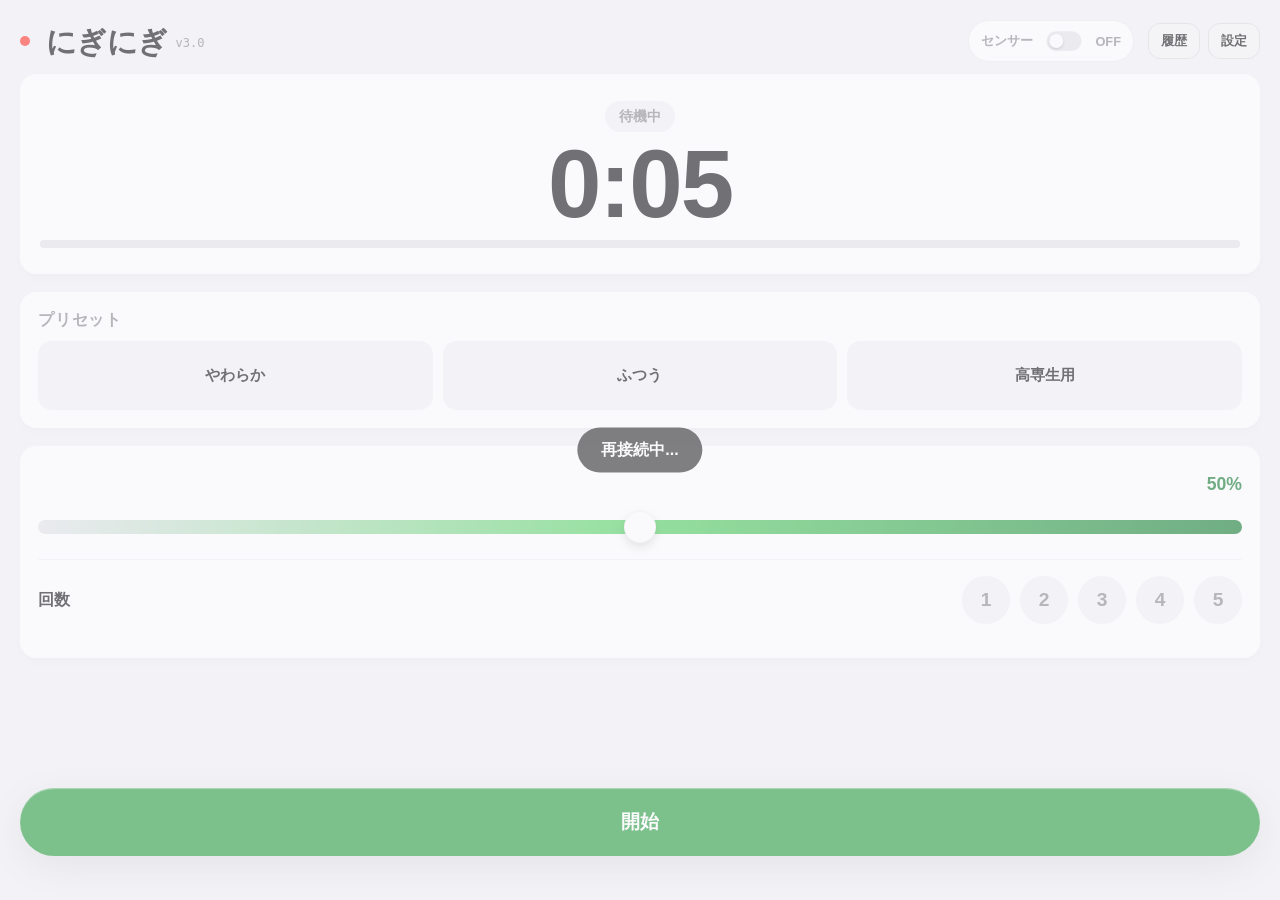
==== commit 1d2dfc3f: "グラデーション削除" ====
--- a/data/index.html
+++ b/data/index.html
@@ -788,21 +788,6 @@
         font-size: 1.1rem;
       }
     }
-
-    /* グラデーションモード時のUI変化用 */
-    .grad-mode .single-slider {
-      display: none;
-    }
-
-    .grad-mode .grad-slider {
-      display: flex;
-    }
-
-    .grad-slider {
-      display: none;
-      gap: 10px;
-      align-items: center;
-    }
   </style>
 </head>
 
@@ -866,46 +851,12 @@
 
     <!-- 3. Settings (Basic) -->
     <div class="card card-settings">
-      <div class="setting-item" style="padding-bottom: 0; border-bottom: none;">
-        <div class="s-header">
-          <span class="s-label">握りの強さ</span>
-          <div style="display:flex; align-items:center; gap:8px;">
-            <span style="font-size:0.8rem; color:var(--text-sub);">グラデーション</span>
-            <label class="switch" style="transform:scale(0.8);">
-              <input type="checkbox" id="chk-grad" onchange="toggleGradation(this)">
-              <span class="slider round"></span>
-            </label>
-          </div>
-        </div>
-      </div>
-
       <div class="setting-item single-slider" id="ui-normal-str">
         <div class="s-header" style="margin-top:0;">
           <span class="s-val" id="str-disp" style="margin-left:auto;">50%</span>
         </div>
         <input type="range" id="inp-str" min="0" max="100" value="50"
           oninput="clearPresetUI(); updVal('str-disp', this.value, '%')" onchange="saveStr(this.value)">
-      </div>
-
-      <div class="setting-item grad-slider" id="ui-grad-str" style="display:none; flex-direction:column;">
-        <div style="width:100%; margin-bottom:10px;">
-          <div class="s-header" style="margin:0 0 4px 0;">
-            <span style="font-size:0.85rem; color:var(--text-sub);">開始</span>
-            <span class="s-val" id="grad-start-disp">30%</span>
-          </div>
-          <input type="range" id="inp-grad-start" min="0" max="100" value="30"
-            oninput="document.getElementById('grad-start-disp').innerText = this.value + '%'"
-            onchange="saveGradStart(this.value)">
-        </div>
-        <div style="width:100%;">
-          <div class="s-header" style="margin:0 0 4px 0;">
-            <span style="font-size:0.85rem; color:var(--text-sub);">終了</span>
-            <span class="s-val" id="grad-end-disp">100%</span>
-          </div>
-          <input type="range" id="inp-grad-end" min="0" max="100" value="100"
-            oninput="document.getElementById('grad-end-disp').innerText = this.value + '%'"
-            onchange="saveGradEnd(this.value)">
-        </div>
       </div>
 
       <div class="setting-item"
@@ -1301,20 +1252,7 @@
             setText('led-cnt-disp', d.led_cnt);
           }
 
-          // ★追加: グラデーション状態の反映
-          if (d.grad_enabled !== undefined) {
-            const isGrad = (d.grad_enabled == 1 || d.grad_enabled === true);
-            document.getElementById('chk-grad').checked = isGrad;
-            toggleGradationUI(isGrad);
-          }
-          if (d.grad_start !== undefined) {
-            setVal('inp-grad-start', d.grad_start);
-            setText('grad-start-disp', d.grad_start + '%');
-          }
-          if (d.grad_end !== undefined) {
-            setVal('inp-grad-end', d.grad_end);
-            setText('grad-end-disp', d.grad_end + '%');
-          }
+
 
           // 2. 強さと回数を数値として確実に取得
           const strVal = parseInt(d.str);
@@ -1359,48 +1297,37 @@
     }
     fetchSettings();
 
+    // ★共通: パラメータ生成関数
+    // これを使えば、start時もsync時も絶対に同じデータを送れる！
+    function getParamsQuery() {
+      const str = document.getElementById('inp-str').value;
+      const cnt = tgtCount;
+      const preset = currentPresetName;
+
+      return `str=${str}&cnt=${cnt}&preset=${encodeURIComponent(preset)}`;
+    }
+
+    // ★設定同期関数（パラメータ生成関数を使う）
+    let syncTimer = null;
+    function syncAllSettings() {
+      if (syncTimer) clearTimeout(syncTimer);
+      syncTimer = setTimeout(() => {
+        const qs = getParamsQuery();
+        console.log("Syncing:", qs);
+        fetch('/api/settings?' + qs).catch(e => console.log("Sync Fail"));
+      }, 300);
+    }
+
     function clearPresetUI() {
       document.querySelectorAll('.preset-btn').forEach(b => b.classList.remove('active'));
       currentPresetName = "Custom";
-      // ★追加: カスタムになったことも通知
-      fetch('/api/settings?preset=' + encodeURIComponent("カスタム"));
+      syncAllSettings(); // ★変更: 同期実行
     }
 
     function saveHold(v) { fetch('/api/settings?hold=' + v).then(() => updTimeDisp()); }
     function saveReach(v) { fetch('/api/settings?reach=' + v).then(() => updTimeDisp()); }
     function togglePin13(el) { fetch('/api/pin13?val=' + (el.checked ? 1 : 0)); }
-    // ▼変更: グラデーション切り替え＆送信
-    function toggleGradation(el) {
-      const isGrad = el.checked;
-      toggleGradationUI(isGrad);
-      // ★追加: 即時送信
-      fetch('/api/settings?grad_enabled=' + (isGrad ? 1 : 0));
-    }
-
-    // UI切り替えだけを切り出した関数
-    function toggleGradationUI(isGrad) {
-      const normalUI = document.getElementById('ui-normal-str');
-      const gradUI = document.getElementById('ui-grad-str');
-      if (normalUI && gradUI) {
-        if (isGrad) {
-          normalUI.style.display = 'none';
-          gradUI.style.display = 'flex';
-        } else {
-          normalUI.style.display = 'flex';
-          gradUI.style.display = 'none';
-        }
-      }
-    }
-
-    // ★追加: グラデーション値の保存（スライダー操作時）
-    function saveGradStart(val) {
-      document.getElementById('grad-start-disp').innerText = val + '%';
-      fetch('/api/settings?grad_start=' + val);
-    }
-    function saveGradEnd(val) {
-      document.getElementById('grad-end-disp').innerText = val + '%';
-      fetch('/api/settings?grad_end=' + val);
-    }
+
 
     function toggleSensor(el) {
       updSensorLbl(el.checked);
@@ -1410,7 +1337,7 @@
       document.getElementById('sth-disp').innerText = v;
       fetch('/api/settings?sth=' + v);
     }
-    function saveStr(v) { fetch('/api/settings?str=' + v); }
+    function saveStr(v) { syncAllSettings(); }
     function updSensorLbl(isOn) {
       const el = document.getElementById('sensor-lbl');
       if (isOn) { el.innerText = "ON"; el.style.color = "var(--accent-blue)"; }
@@ -1459,15 +1386,12 @@
     }
 
     function setCount(n, el) {
-      if (debounceTimer) clearTimeout(debounceTimer); // Cancel pending preset save
       tgtCount = n;
       document.querySelectorAll('.chk-btn').forEach(b => b.classList.remove('active'));
       el.classList.add('active');
 
       // Manual Override: Clear preset
-      clearPresetUI();
-
-      fetch('/api/settings?cnt=' + n).catch(() => { });
+      clearPresetUI(); // これが呼ばれると syncAllSettings も呼ばれるからOK
 
       if (!isRunning) updTimeDisp();
     }
@@ -1478,31 +1402,20 @@
       currentPresetName = el.getAttribute('data-name');
 
       const s = document.getElementById('inp-str');
-      const gEnd = document.getElementById('inp-grad-end');
-      const gEndDisp = document.getElementById('grad-end-disp');
-      let count = 3;
-
       if (mode === 'soft') {
         s.value = 80;
-        if (gEnd) gEnd.value = 80;
         count = 2;
       }
       if (mode === 'normal') {
         s.value = 90;
-        if (gEnd) gEnd.value = 90;
         count = 3;
       }
       if (mode === 'kosen') {
         s.value = 95;
-        if (gEnd) gEnd.value = 100;
         count = 5;
       }
 
       updVal('str-disp', s.value, '%');
-      if (gEnd && gEndDisp) gEndDisp.innerText = gEnd.value + '%';
-
-      // ★追加: グラデーション終了値も更新されたので送信しておく（グラデON時用）
-      if (gEnd) fetch('/api/settings?grad_end=' + gEnd.value);
 
       tgtCount = count;
       document.querySelectorAll('.chk-btn').forEach(b => {
@@ -1513,12 +1426,8 @@
         }
       });
 
-      // Sync params with debounce
-      if (debounceTimer) clearTimeout(debounceTimer);
-      debounceTimer = setTimeout(() => {
-        // ★変更: プリセット名も含めて送信
-        fetch(`/api/settings?str=${s.value}&cnt=${count}&preset=${encodeURIComponent(currentPresetName)}`).catch(() => { });
-      }, 500);
+      // ★一括同期
+      syncAllSettings();
 
       if (!isRunning) updTimeDisp();
     }
@@ -1569,63 +1478,45 @@
         });
     }
 
-    // ▼追加: グラデーション切り替え
-    function toggleGradation(el) {
-      const isGrad = el.checked;
-      const normalUI = document.getElementById('ui-normal-str');
-      const gradUI = document.getElementById('ui-grad-str');
-
-      if (isGrad) {
-        normalUI.style.display = 'none';
-        gradUI.style.display = 'flex';
-      } else {
-        normalUI.style.display = 'flex';
-        gradUI.style.display = 'none';
-      }
-    }
+
 
     function start() {
-      const s = document.getElementById('inp-str').value;
-      const cnt = tgtCount;
-      const preset = currentPresetName;
-
-      // グラデーション設定取得
-      const isGrad = document.getElementById('chk-grad').checked;
-      let query = `/api/start?str=${s}&cnt=${cnt}&preset=${encodeURIComponent(preset)}`;
-
-      if (isGrad) {
-        const gStart = document.getElementById('inp-grad-start').value;
-        const gEnd = document.getElementById('inp-grad-end').value;
-        query += `&grad_start=${gStart}&grad_end=${gEnd}`;
-
-        // 完了画面用に保存
-        runStrength = `${gStart}→${gEnd}`;
-      } else {
-        runStrength = s;
-      }
-
+      // 以前のバラバラなロジックは捨てて、ここも統一！
+      const qs = getParamsQuery();
+
+      // 画面の状態更新
       isManualStop = false;
       isRunning = true;
-      isStarting = true; // Flag to prevent race condition
+      isStarting = true;
       document.body.classList.add('running');
       document.getElementById('status-badge').innerText = "準備中...";
 
       lastStartAction = Date.now();
       sessionStartTime = lastStartAction;
 
+      // 完了画面用の変数更新
       runPreset = currentPresetName;
-      runCount = cnt;
-
+      runCount = tgtCount;
+
+      // グラデーションか通常かで表示を変える
+      const isGrad = document.getElementById('chk-grad').checked;
+      if (isGrad) {
+        const gs = document.getElementById('inp-grad-start').value;
+        const ge = document.getElementById('inp-grad-end').value;
+        runStrength = `${gs}→${ge}`;
+      } else {
+        runStrength = document.getElementById('inp-str').value;
+      }
+
+      // 時間計算
       const h = parseFloat(document.getElementById('inp-hold').value) || 0.5;
       const r = parseFloat(document.getElementById('inp-reach').value) || 0.5;
-      // 理論値に合わせて補正
       sessionTotalDur = 0.3 + (tgtCount * (r + h + 0.5));
       if (sessionTotalDur < 1) sessionTotalDur = 1;
 
-      // プリセット名も送信
-      // プリセット名も送信
-      fetch(query)
-        .then(() => setTimeout(() => isStarting = false, 5000)) // タイムアウト延長
+      // 送信！
+      fetch('/api/start?' + qs)
+        .then(() => setTimeout(() => isStarting = false, 5000))
         .catch(() => { isStarting = false; });
     }
 
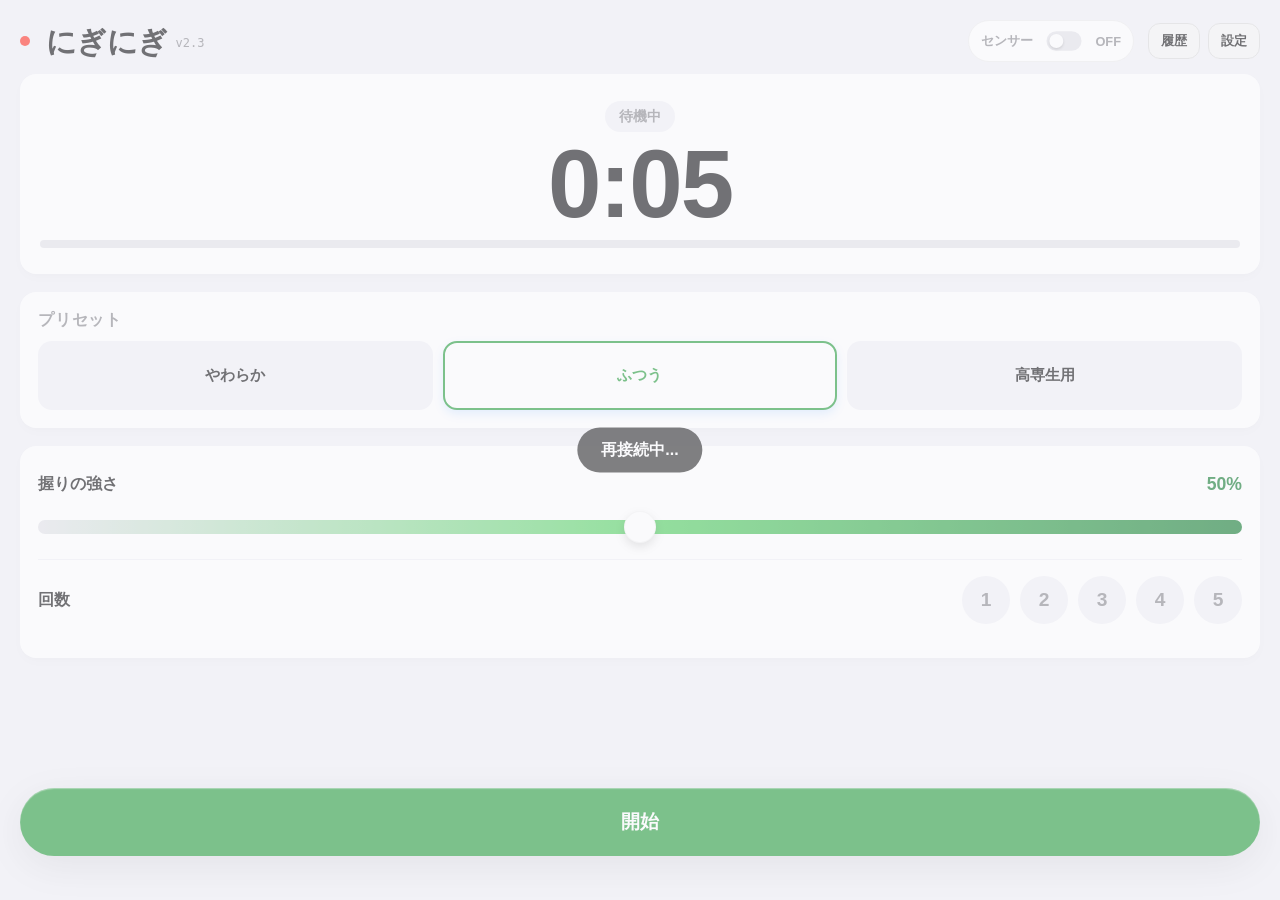
==== commit e111f31f: "fix: stop button responsiveness" ====
--- a/data/index.html
+++ b/data/index.html
@@ -742,10 +742,9 @@
       transform: translateX(-50%) translateY(0);
     }
 
-    @keyframes fadeIn {
-      to {
-        opacity: 1;
-      }
+    to {
+      opacity: 1;
+    }
     }
 
     @keyframes scaleIn {
@@ -799,7 +798,7 @@
       <div style="display:flex; align-items:center; gap:8px;">
         <div class="conn-dot" id="conn-dot"></div>
         <h1 style="line-height:1; margin:0;">にぎにぎ</h1>
-        <span style="font-size:0.75rem; color:var(--text-sub); font-family:monospace; padding-top:4px;">v3.0</span>
+        <span style="font-size:0.75rem; color:var(--text-sub); font-family:monospace; padding-top:4px;">v2.3</span>
       </div>
 
       <!-- Sensor Control -->
@@ -844,16 +843,17 @@
       <h3>プリセット</h3>
       <div class="preset-grid" style="grid-template-columns: 1fr 1fr 1fr;">
         <div class="preset-btn" onclick="setPreset('soft',this)" data-name="やわらか">やわらか</div>
-        <div class="preset-btn" onclick="setPreset('normal',this)" data-name="ふつう">ふつう</div>
+        <div class="preset-btn active" onclick="setPreset('normal',this)" data-name="ふつう">ふつう</div>
         <div class="preset-btn" onclick="setPreset('kosen',this)" data-name="高専生用">高専生用</div>
       </div>
     </div>
 
     <!-- 3. Settings (Basic) -->
     <div class="card card-settings">
-      <div class="setting-item single-slider" id="ui-normal-str">
-        <div class="s-header" style="margin-top:0;">
-          <span class="s-val" id="str-disp" style="margin-left:auto;">50%</span>
+      <div class="setting-item">
+        <div class="s-header">
+          <span class="s-label">握りの強さ</span>
+          <span class="s-val" id="str-disp">50%</span>
         </div>
         <input type="range" id="inp-str" min="0" max="100" value="50"
           oninput="clearPresetUI(); updVal('str-disp', this.value, '%')" onchange="saveStr(this.value)">
@@ -897,7 +897,7 @@
       <div class="setting-item">
         <span class="s-label">システム情報</span>
         <div style="margin-top:8px; font-size:0.9rem; color:var(--text-sub);">
-          <div>Version: <span style="font-family:monospace;">3.0</span></div>
+          <div>Version: <span style="font-family:monospace;">2.3</span></div>
           <div>Build: <span style="font-family:monospace;" id="build-disp">...</span></div>
           <div>IP: <span style="font-family:monospace;" id="ip-disp">...</span></div>
         </div>
@@ -1221,114 +1221,72 @@
       fetch('/api/settings?load=1')
         .then(r => r.json())
         .then(d => {
-          const setVal = (id, val) => {
-            const el = document.getElementById(id);
-            if (el) el.value = val;
-          };
-          const setChecked = (id, val) => {
-            const el = document.getElementById(id);
-            if (el) el.checked = (val == 1 || val === true);
-          };
-          const setText = (id, val) => {
-            const el = document.getElementById(id);
-            if (el) el.innerText = val;
-          };
-
-          // 1. 基本設定の反映
-          if (d.hold) setVal('inp-hold', d.hold);
-          if (d.reach) setVal('inp-reach', d.reach);
-          if (d.pin13 !== undefined) setChecked('chk-pin13', d.pin13);
+          if (d.hold) document.getElementById('inp-hold').value = d.hold;
+          if (d.reach) document.getElementById('inp-reach').value = d.reach;
+          if (d.pin13 !== undefined) document.getElementById('chk-pin13').checked = (d.pin13 == 1);
           if (d.sensor !== undefined) {
-            setChecked('chk-sensor', d.sensor);
-            updSensorLbl(d.sensor == 1 || d.sensor === true);
+            document.getElementById('chk-sensor').checked = (d.sensor == 1);
+            updSensorLbl(d.sensor == 1);
           }
           if (d.sth) {
-            setVal('inp-sth', d.sth);
-            setText('sth-disp', d.sth);
+            document.getElementById('inp-sth').value = d.sth;
+            document.getElementById('sth-disp').innerText = d.sth;
           }
-          if (d.build) setText('build-disp', d.build);
+          if (d.build) {
+            document.getElementById('build-disp').innerText = d.build;
+          }
+
+          if (d.str !== undefined) {
+            document.getElementById('inp-str').value = d.str;
+            updVal('str-disp', d.str, '%');
+          }
+
+          if (d.cnt !== undefined) tgtCount = d.cnt;
+
+          // Ensure Count UI matches current tgtCount (default 3 if backend empty)
+          document.querySelectorAll('.chk-btn').forEach(b => {
+            if (parseInt(b.innerText.trim()) === parseInt(tgtCount)) b.classList.add('active');
+            else b.classList.remove('active');
+          });
+
           if (d.led_cnt !== undefined) {
-            setVal('inp-led-cnt', d.led_cnt);
-            setText('led-cnt-disp', d.led_cnt);
+            document.getElementById('inp-led-cnt').value = d.led_cnt;
+            document.getElementById('led-cnt-disp').innerText = d.led_cnt;
           }
 
-
-
-          // 2. 強さと回数を数値として確実に取得
-          const strVal = parseInt(d.str);
-          const cntVal = parseInt(d.cnt);
-
-          if (!isNaN(strVal)) {
-            setVal('inp-str', strVal);
-            updVal('str-disp', strVal, '%');
+          // Initial Preset Matching (v2.5 defaults)
+          let matched = null;
+          if (d.str == 80 && d.cnt == 2) matched = 'やわらか';
+          else if (d.str == 90 && d.cnt == 3) matched = 'ふつう';
+          else if (d.str == 95 && d.cnt == 5) matched = '高専生用';
+
+          document.querySelectorAll('.preset-btn').forEach(b => b.classList.remove('active'));
+          if (matched) {
+            const btn = document.querySelector(`.preset-btn[data-name="${matched}"]`);
+            if (btn) btn.classList.add('active');
+            currentPresetName = matched;
+          } else {
+            currentPresetName = "Custom";
           }
 
-          if (!isNaN(cntVal)) {
-            tgtCount = cntVal;
-          }
-
-          // 3. プリセット判定とUI更新
-          currentPresetName = d.preset || "Custom";
-          document.querySelectorAll('.preset-btn').forEach(b => {
-            if (b.getAttribute('data-name') === currentPresetName) {
-              b.classList.add('active');
-            } else {
-              b.classList.remove('active');
-            }
-          });
-
-          // 4. 回数ボタンの表示更新
-          const currentTgt = parseInt(tgtCount);
-          document.querySelectorAll('.chk-btn').forEach(b => {
-            const btnVal = parseInt(b.innerText.trim());
-            b.classList.toggle('active', btnVal === currentTgt);
-          });
-
-          // 5. 時間表示更新
           updTimeDisp();
           renderMyPresets();
           setTimeout(() => document.body.classList.add('ready'), 50);
-
         }).catch(e => {
-          console.error("Fetch failed:", e);
           updTimeDisp();
           document.body.classList.add('ready');
         });
     }
     fetchSettings();
 
-    // ★共通: パラメータ生成関数
-    // これを使えば、start時もsync時も絶対に同じデータを送れる！
-    function getParamsQuery() {
-      const str = document.getElementById('inp-str').value;
-      const cnt = tgtCount;
-      const preset = currentPresetName;
-
-      return `str=${str}&cnt=${cnt}&preset=${encodeURIComponent(preset)}`;
-    }
-
-    // ★設定同期関数（パラメータ生成関数を使う）
-    let syncTimer = null;
-    function syncAllSettings() {
-      if (syncTimer) clearTimeout(syncTimer);
-      syncTimer = setTimeout(() => {
-        const qs = getParamsQuery();
-        console.log("Syncing:", qs);
-        fetch('/api/settings?' + qs).catch(e => console.log("Sync Fail"));
-      }, 300);
-    }
-
     function clearPresetUI() {
       document.querySelectorAll('.preset-btn').forEach(b => b.classList.remove('active'));
       currentPresetName = "Custom";
-      syncAllSettings(); // ★変更: 同期実行
     }
 
     function saveHold(v) { fetch('/api/settings?hold=' + v).then(() => updTimeDisp()); }
     function saveReach(v) { fetch('/api/settings?reach=' + v).then(() => updTimeDisp()); }
     function togglePin13(el) { fetch('/api/pin13?val=' + (el.checked ? 1 : 0)); }
-
-
     function toggleSensor(el) {
       updSensorLbl(el.checked);
       fetch('/api/sensor_mode?val=' + (el.checked ? 1 : 0));
@@ -1337,7 +1295,7 @@
       document.getElementById('sth-disp').innerText = v;
       fetch('/api/settings?sth=' + v);
     }
-    function saveStr(v) { syncAllSettings(); }
+    function saveStr(v) { fetch('/api/settings?str=' + v); }
     function updSensorLbl(isOn) {
       const el = document.getElementById('sensor-lbl');
       if (isOn) { el.innerText = "ON"; el.style.color = "var(--accent-blue)"; }
@@ -1365,10 +1323,7 @@
       document.getElementById('inp-led-color').value = hex;
     }
 
-    function updVal(id, v, unit) {
-      const el = document.getElementById(id);
-      if (el) el.innerText = v + unit;
-    }
+    function updVal(id, v, unit) { document.getElementById(id).innerText = v + unit; }
     function fmtTime(s) {
       let min = Math.floor(s / 60);
       let sec = Math.floor(s % 60);
@@ -1386,12 +1341,15 @@
     }
 
     function setCount(n, el) {
+      if (debounceTimer) clearTimeout(debounceTimer); // Cancel pending preset save
       tgtCount = n;
       document.querySelectorAll('.chk-btn').forEach(b => b.classList.remove('active'));
       el.classList.add('active');
 
       // Manual Override: Clear preset
-      clearPresetUI(); // これが呼ばれると syncAllSettings も呼ばれるからOK
+      clearPresetUI();
+
+      fetch('/api/settings?cnt=' + n).catch(() => { });
 
       if (!isRunning) updTimeDisp();
     }
@@ -1402,6 +1360,8 @@
       currentPresetName = el.getAttribute('data-name');
 
       const s = document.getElementById('inp-str');
+      let count = 3;
+
       if (mode === 'soft') {
         s.value = 80;
         count = 2;
@@ -1419,15 +1379,18 @@
 
       tgtCount = count;
       document.querySelectorAll('.chk-btn').forEach(b => {
-        if (parseInt(b.innerText.trim()) === count) {
+        if (parseInt(b.innerText) === count) {
           b.classList.add('active');
         } else {
           b.classList.remove('active');
         }
       });
 
-      // ★一括同期
-      syncAllSettings();
+      // Sync params with debounce
+      if (debounceTimer) clearTimeout(debounceTimer);
+      debounceTimer = setTimeout(() => {
+        fetch(`/api/settings?str=${s.value}&cnt=${count}`).catch(() => { });
+      }, 500);
 
       if (!isRunning) updTimeDisp();
     }
@@ -1478,50 +1441,41 @@
         });
     }
 
-
-
     function start() {
-      // 以前のバラバラなロジックは捨てて、ここも統一！
-      const qs = getParamsQuery();
-
-      // 画面の状態更新
+      const s = document.getElementById('inp-str').value;
+
       isManualStop = false;
       isRunning = true;
-      isStarting = true;
+      isStarting = true; // Flag to prevent race condition
       document.body.classList.add('running');
       document.getElementById('status-badge').innerText = "準備中...";
 
       lastStartAction = Date.now();
       sessionStartTime = lastStartAction;
 
-      // 完了画面用の変数更新
       runPreset = currentPresetName;
+      runStrength = s;
       runCount = tgtCount;
 
-      // グラデーションか通常かで表示を変える
-      const isGrad = document.getElementById('chk-grad').checked;
-      if (isGrad) {
-        const gs = document.getElementById('inp-grad-start').value;
-        const ge = document.getElementById('inp-grad-end').value;
-        runStrength = `${gs}→${ge}`;
-      } else {
-        runStrength = document.getElementById('inp-str').value;
-      }
-
-      // 時間計算
       const h = parseFloat(document.getElementById('inp-hold').value) || 0.5;
       const r = parseFloat(document.getElementById('inp-reach').value) || 0.5;
+      // 理論値に合わせて補正
       sessionTotalDur = 0.3 + (tgtCount * (r + h + 0.5));
       if (sessionTotalDur < 1) sessionTotalDur = 1;
 
-      // 送信！
-      fetch('/api/start?' + qs)
-        .then(() => setTimeout(() => isStarting = false, 5000))
+      // プリセット名も送信
+      // プリセット名も送信
+      fetch(`/api/start?str=${s}&cnt=${tgtCount}&preset=${encodeURIComponent(runPreset)}`)
+        .then(() => setTimeout(() => isStarting = false, 5000)) // タイムアウト延長
         .catch(() => { isStarting = false; });
     }
 
     function stop() {
       isManualStop = true;
+      isRunning = false; // 即座にアニメーションフラグを落とす
+      document.body.classList.remove('running');
+      document.getElementById('yt-fill').style.width = '0%'; // バーを0にする
+      document.getElementById('status-badge').innerText = "待機中";
       fetch('/api/stop').catch(() => { });
     }
 
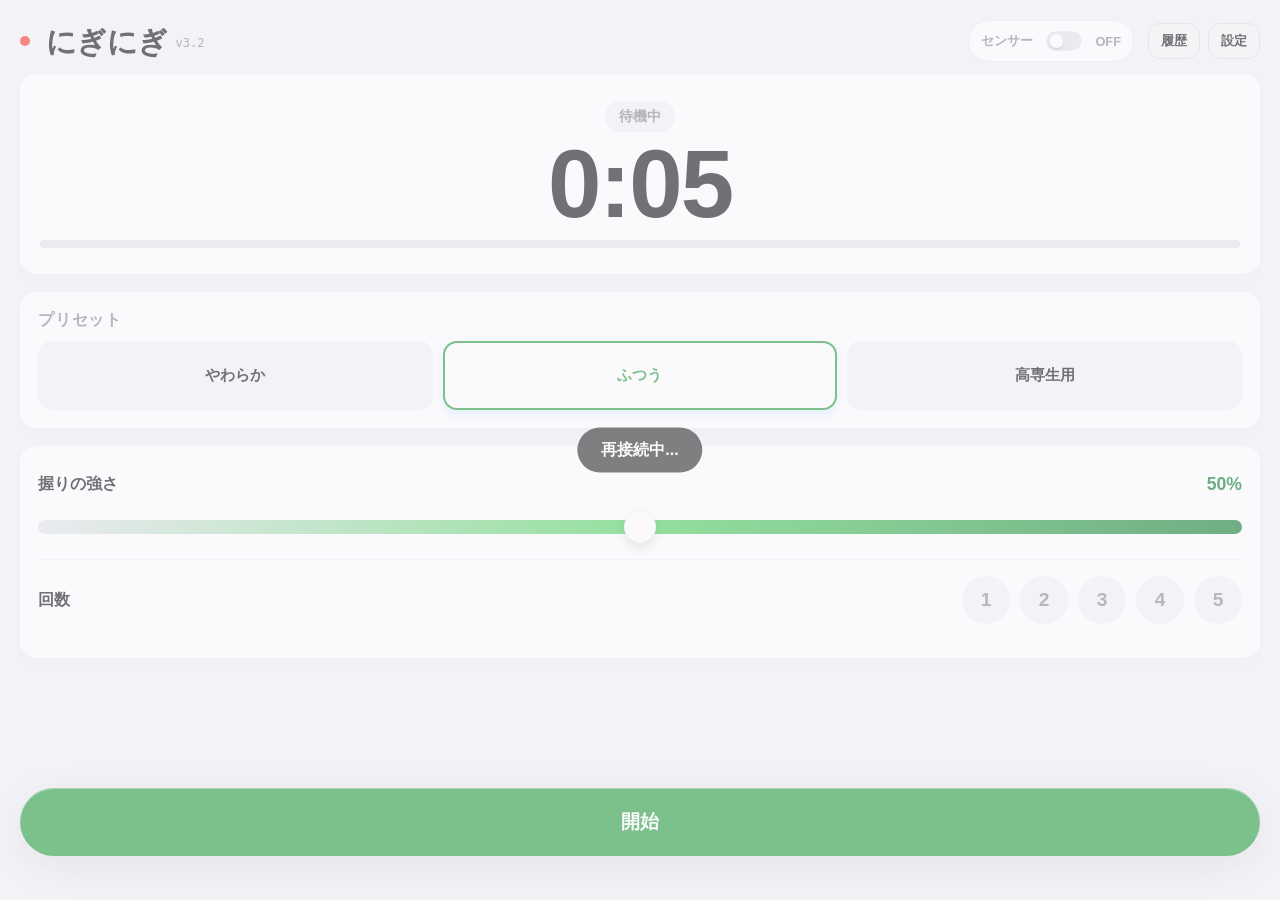
==== commit bba0c00e: "Stable v3.2 Release: Improved stop button responsiveness and time reset" ====
--- a/data/index.html
+++ b/data/index.html
@@ -798,7 +798,7 @@
       <div style="display:flex; align-items:center; gap:8px;">
         <div class="conn-dot" id="conn-dot"></div>
         <h1 style="line-height:1; margin:0;">にぎにぎ</h1>
-        <span style="font-size:0.75rem; color:var(--text-sub); font-family:monospace; padding-top:4px;">v2.3</span>
+        <span style="font-size:0.75rem; color:var(--text-sub); font-family:monospace; padding-top:4px;">v3.2</span>
       </div>
 
       <!-- Sensor Control -->
@@ -1472,10 +1472,17 @@
 
     function stop() {
       isManualStop = true;
-      isRunning = false; // 即座にアニメーションフラグを落とす
+      isRunning = false; // アニメーションループを止める
+
+      // UI表示をリセット
       document.body.classList.remove('running');
-      document.getElementById('yt-fill').style.width = '0%'; // バーを0にする
       document.getElementById('status-badge').innerText = "待機中";
+      document.getElementById('yt-fill').style.width = '0%';
+
+      // プリセットに基づいた予想時間を再表示する
+      updTimeDisp();
+
+      // サーバーに停止命令を送信
       fetch('/api/stop').catch(() => { });
     }
 
